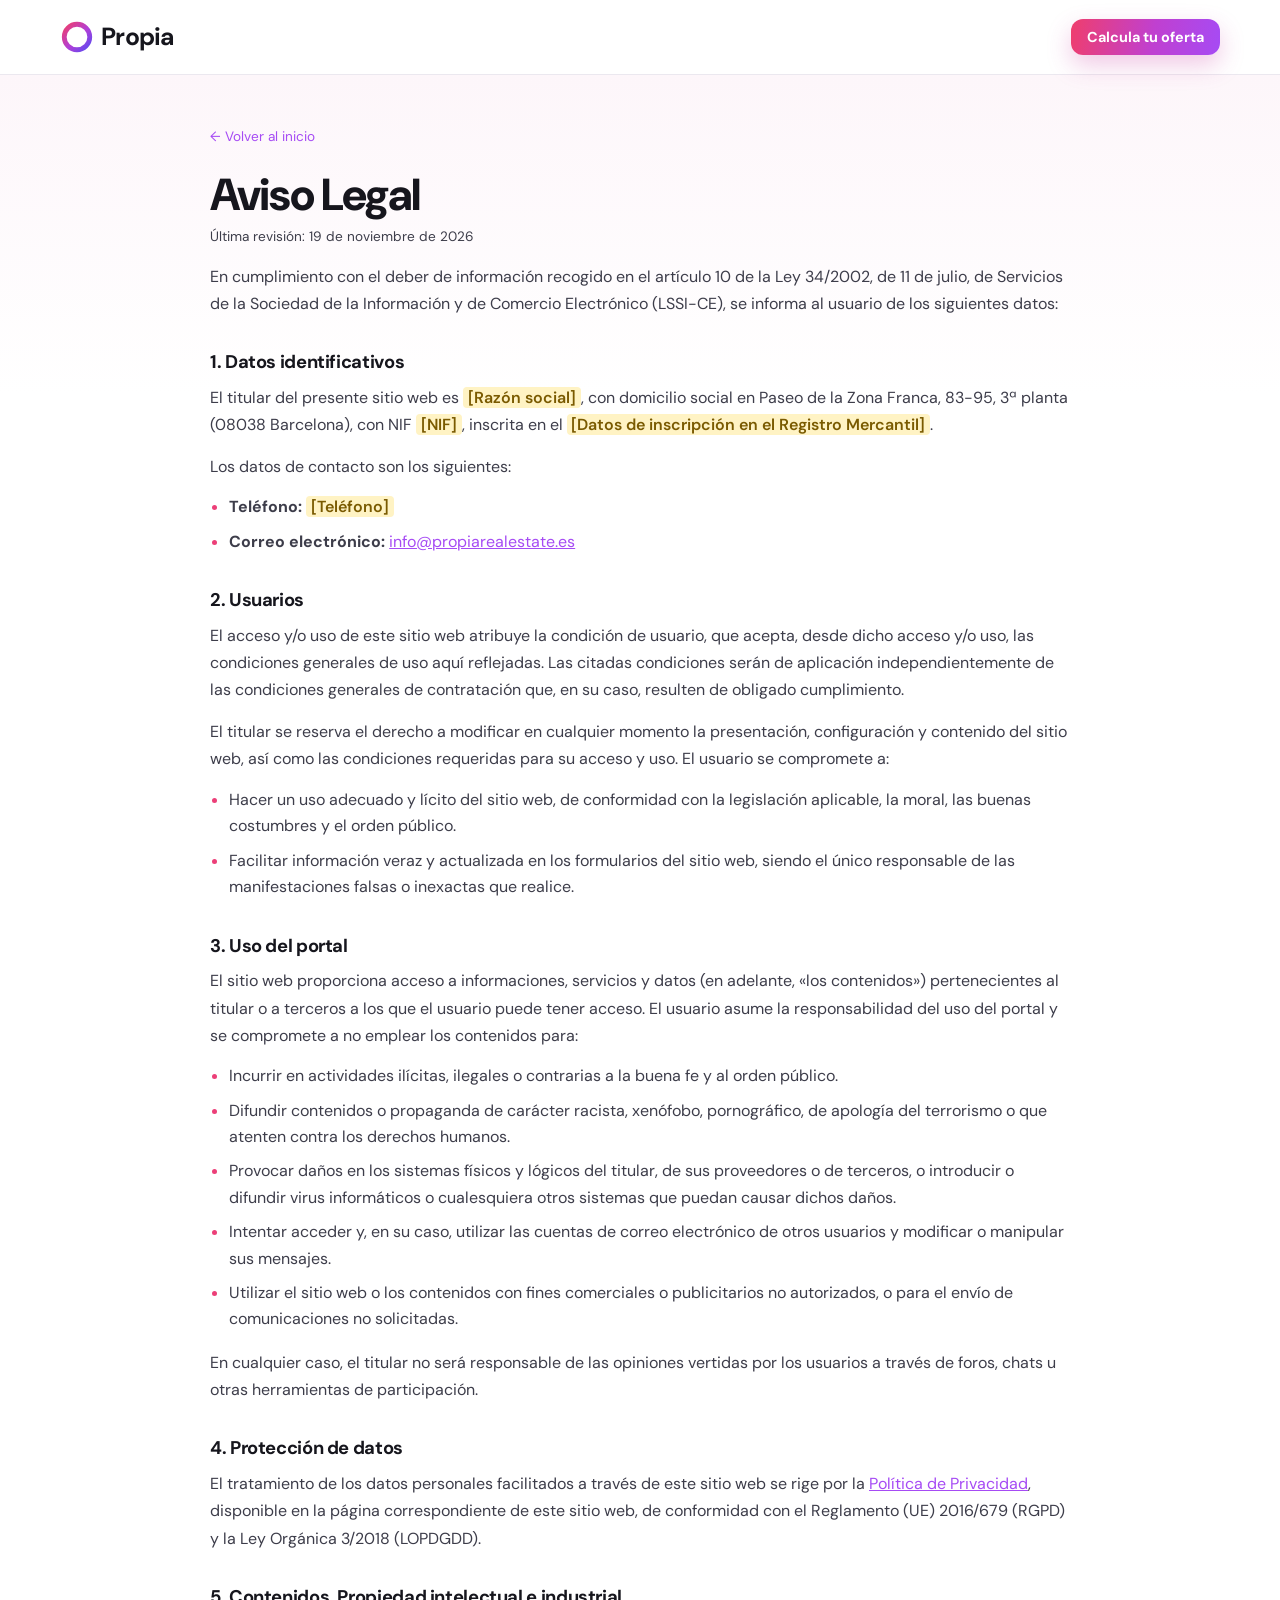
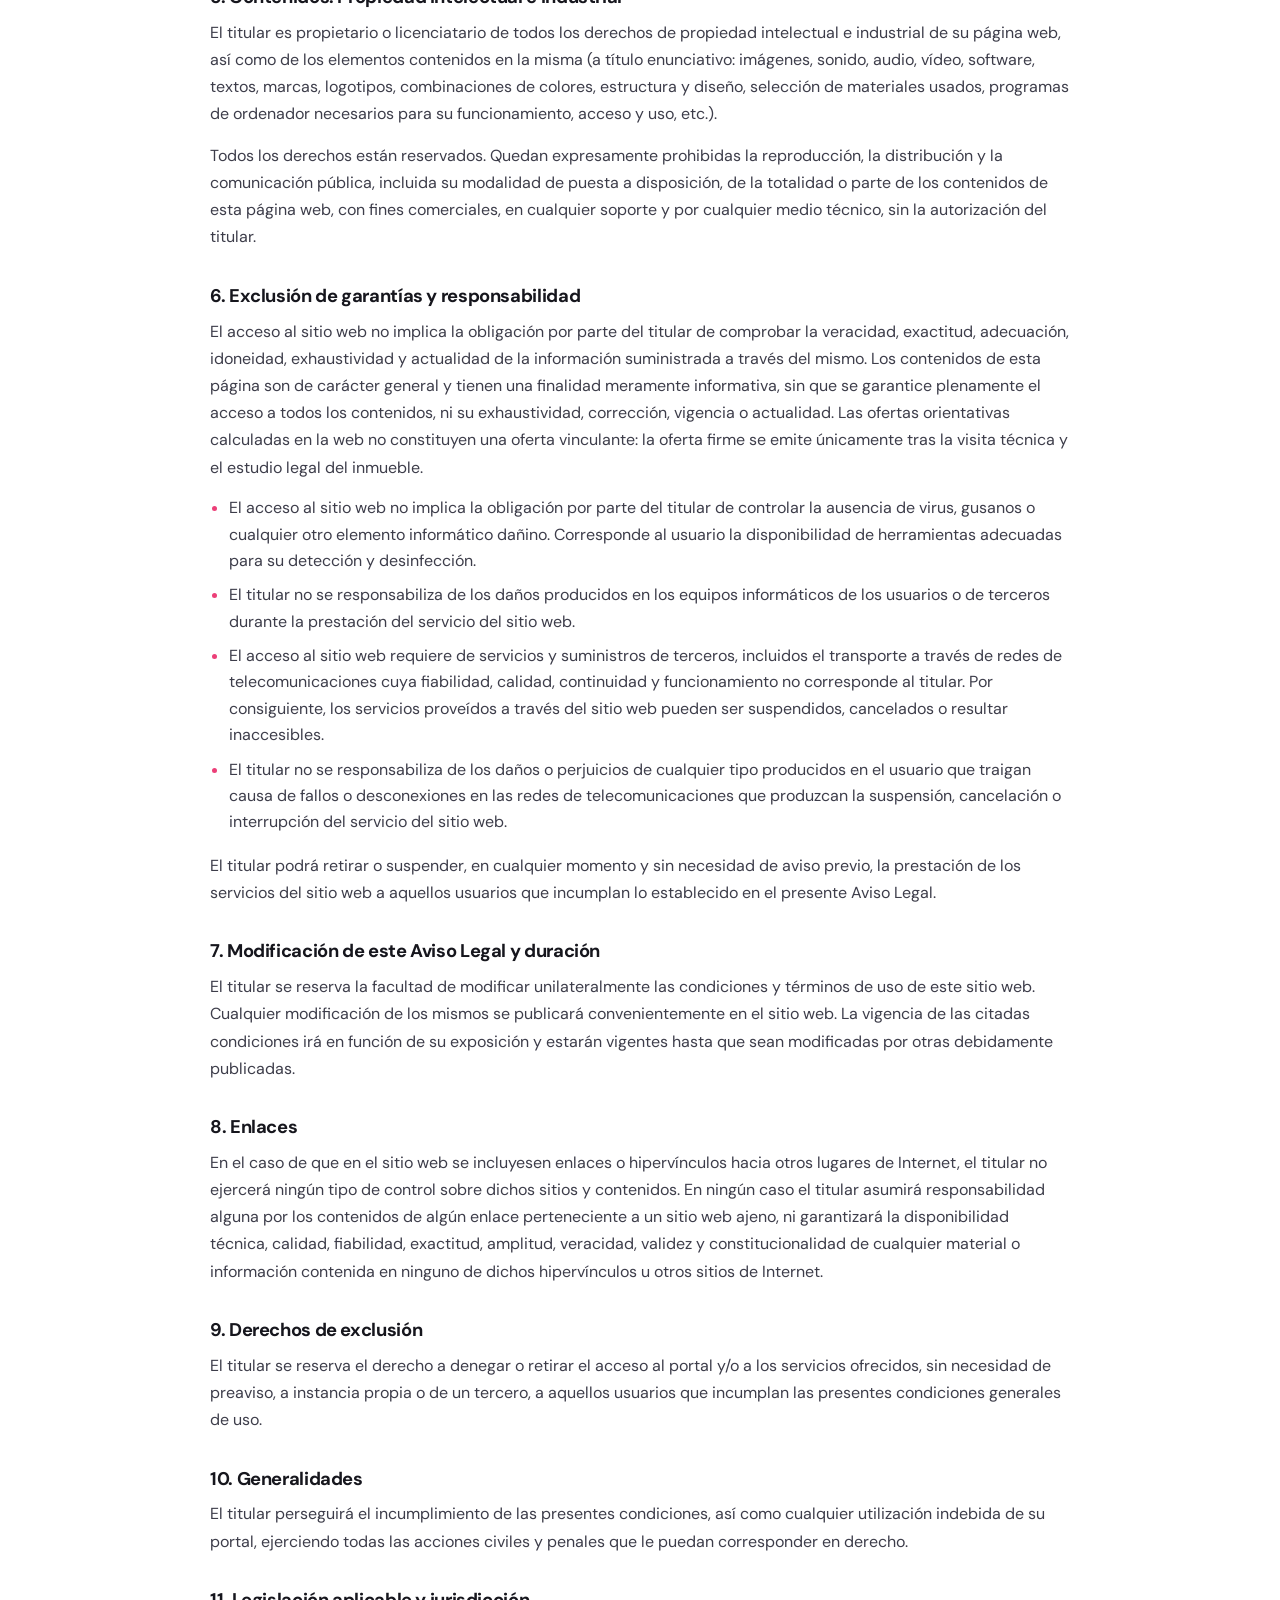
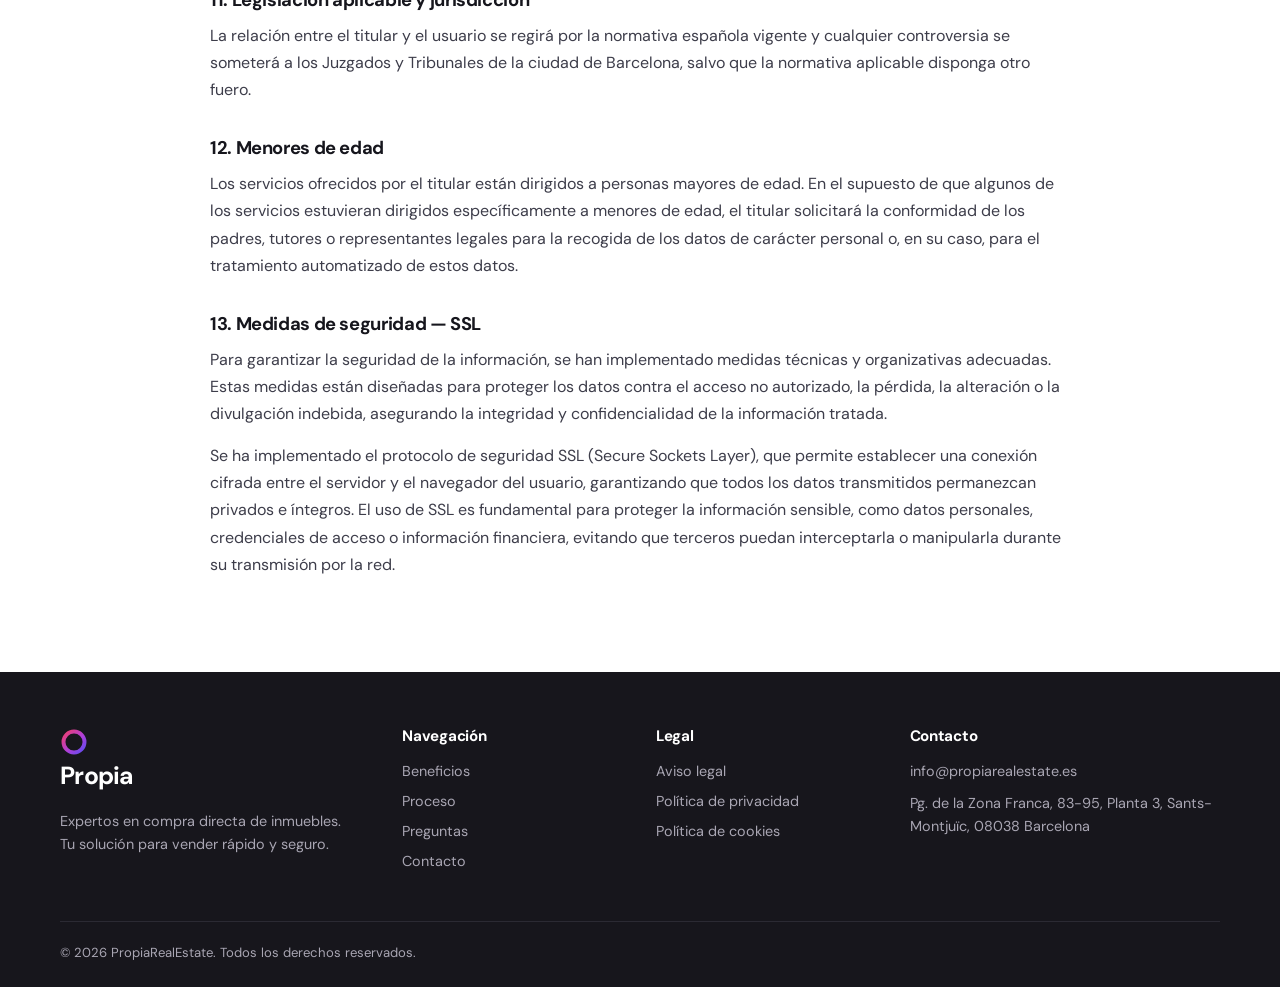
==== aviso-legal.html @ f0f974dd "Página de Aviso legal (13 apartados) enlazada desde el pie Los datos del titular se rellenan en js/c" ====
<!doctype html>
<html lang="es">
<head>
<meta charset="utf-8">
<meta name="viewport" content="width=device-width, initial-scale=1">
<title>Aviso legal · PropiaRealEstate</title>
<meta name="description" content="Aviso legal de PropiaRealEstate: datos identificativos, condiciones de uso, propiedad intelectual y responsabilidad.">
<link rel="icon" href="img/logo.svg" type="image/svg+xml">
<link rel="preconnect" href="https://fonts.googleapis.com">
<link rel="preconnect" href="https://fonts.gstatic.com" crossorigin>
<link href="https://fonts.googleapis.com/css2?family=DM+Sans:opsz,wght@9..40,400;9..40,500;9..40,600;9..40,700;9..40,800&display=swap" rel="stylesheet">
<link rel="stylesheet" href="css/styles.css?v=1">
<link rel="stylesheet" href="css/legal.css?v=1">
</head>
<body>

<header class="header is-scrolled">
  <div class="container header__in">
    <a class="logo" href="/" aria-label="PropiaRealEstate, inicio"><img src="img/logo.svg" alt="" width="34" height="34"><span>Propia</span></a>
    <a href="/#formulario" class="btn btn--grad btn--sm">Calcula tu oferta</a>
  </div>
</header>

<main class="legal">
  <div class="container container--narrow">
    <a class="legal__back" href="/">← Volver al inicio</a>
    <h1>Aviso Legal</h1>
    <p class="legal__date">Última revisión: <span data-l="actualizado"></span></p>

    <p>En cumplimiento con el deber de información recogido en el artículo 10 de la Ley 34/2002, de 11 de julio, de Servicios de la Sociedad de la Información y de Comercio Electrónico (LSSI-CE), se informa al usuario de los siguientes datos:</p>

    <h2>1. Datos identificativos</h2>
    <p>El titular del presente sitio web es <strong data-l="titular"></strong>, con domicilio social en <span data-l="domicilio"></span>, con NIF <span data-l="nif"></span>, inscrita en el <span data-l="registro"></span>.</p>
    <p>Los datos de contacto son los siguientes:</p>
    <ul>
      <li><strong>Teléfono:</strong> <span data-l="telefono"></span></li>
      <li><strong>Correo electrónico:</strong> <a data-email></a></li>
    </ul>

    <h2>2. Usuarios</h2>
    <p>El acceso y/o uso de este sitio web atribuye la condición de usuario, que acepta, desde dicho acceso y/o uso, las condiciones generales de uso aquí reflejadas. Las citadas condiciones serán de aplicación independientemente de las condiciones generales de contratación que, en su caso, resulten de obligado cumplimiento.</p>
    <p>El titular se reserva el derecho a modificar en cualquier momento la presentación, configuración y contenido del sitio web, así como las condiciones requeridas para su acceso y uso. El usuario se compromete a:</p>
    <ul>
      <li>Hacer un uso adecuado y lícito del sitio web, de conformidad con la legislación aplicable, la moral, las buenas costumbres y el orden público.</li>
      <li>Facilitar información veraz y actualizada en los formularios del sitio web, siendo el único responsable de las manifestaciones falsas o inexactas que realice.</li>
    </ul>

    <h2>3. Uso del portal</h2>
    <p>El sitio web proporciona acceso a informaciones, servicios y datos (en adelante, «los contenidos») pertenecientes al titular o a terceros a los que el usuario puede tener acceso. El usuario asume la responsabilidad del uso del portal y se compromete a no emplear los contenidos para:</p>
    <ul>
      <li>Incurrir en actividades ilícitas, ilegales o contrarias a la buena fe y al orden público.</li>
      <li>Difundir contenidos o propaganda de carácter racista, xenófobo, pornográfico, de apología del terrorismo o que atenten contra los derechos humanos.</li>
      <li>Provocar daños en los sistemas físicos y lógicos del titular, de sus proveedores o de terceros, o introducir o difundir virus informáticos o cualesquiera otros sistemas que puedan causar dichos daños.</li>
      <li>Intentar acceder y, en su caso, utilizar las cuentas de correo electrónico de otros usuarios y modificar o manipular sus mensajes.</li>
      <li>Utilizar el sitio web o los contenidos con fines comerciales o publicitarios no autorizados, o para el envío de comunicaciones no solicitadas.</li>
    </ul>
    <p>En cualquier caso, el titular no será responsable de las opiniones vertidas por los usuarios a través de foros, chats u otras herramientas de participación.</p>

    <h2>4. Protección de datos</h2>
    <p>El tratamiento de los datos personales facilitados a través de este sitio web se rige por la <a href="#">Política de Privacidad</a>, disponible en la página correspondiente de este sitio web, de conformidad con el Reglamento (UE) 2016/679 (RGPD) y la Ley Orgánica 3/2018 (LOPDGDD).</p>

    <h2>5. Contenidos. Propiedad intelectual e industrial</h2>
    <p>El titular es propietario o licenciatario de todos los derechos de propiedad intelectual e industrial de su página web, así como de los elementos contenidos en la misma (a título enunciativo: imágenes, sonido, audio, vídeo, software, textos, marcas, logotipos, combinaciones de colores, estructura y diseño, selección de materiales usados, programas de ordenador necesarios para su funcionamiento, acceso y uso, etc.).</p>
    <p>Todos los derechos están reservados. Quedan expresamente prohibidas la reproducción, la distribución y la comunicación pública, incluida su modalidad de puesta a disposición, de la totalidad o parte de los contenidos de esta página web, con fines comerciales, en cualquier soporte y por cualquier medio técnico, sin la autorización del titular.</p>

    <h2>6. Exclusión de garantías y responsabilidad</h2>
    <p>El acceso al sitio web no implica la obligación por parte del titular de comprobar la veracidad, exactitud, adecuación, idoneidad, exhaustividad y actualidad de la información suministrada a través del mismo. Los contenidos de esta página son de carácter general y tienen una finalidad meramente informativa, sin que se garantice plenamente el acceso a todos los contenidos, ni su exhaustividad, corrección, vigencia o actualidad. Las ofertas orientativas calculadas en la web no constituyen una oferta vinculante: la oferta firme se emite únicamente tras la visita técnica y el estudio legal del inmueble.</p>
    <ul>
      <li>El acceso al sitio web no implica la obligación por parte del titular de controlar la ausencia de virus, gusanos o cualquier otro elemento informático dañino. Corresponde al usuario la disponibilidad de herramientas adecuadas para su detección y desinfección.</li>
      <li>El titular no se responsabiliza de los daños producidos en los equipos informáticos de los usuarios o de terceros durante la prestación del servicio del sitio web.</li>
      <li>El acceso al sitio web requiere de servicios y suministros de terceros, incluidos el transporte a través de redes de telecomunicaciones cuya fiabilidad, calidad, continuidad y funcionamiento no corresponde al titular. Por consiguiente, los servicios proveídos a través del sitio web pueden ser suspendidos, cancelados o resultar inaccesibles.</li>
      <li>El titular no se responsabiliza de los daños o perjuicios de cualquier tipo producidos en el usuario que traigan causa de fallos o desconexiones en las redes de telecomunicaciones que produzcan la suspensión, cancelación o interrupción del servicio del sitio web.</li>
    </ul>
    <p>El titular podrá retirar o suspender, en cualquier momento y sin necesidad de aviso previo, la prestación de los servicios del sitio web a aquellos usuarios que incumplan lo establecido en el presente Aviso Legal.</p>

    <h2>7. Modificación de este Aviso Legal y duración</h2>
    <p>El titular se reserva la facultad de modificar unilateralmente las condiciones y términos de uso de este sitio web. Cualquier modificación de los mismos se publicará convenientemente en el sitio web. La vigencia de las citadas condiciones irá en función de su exposición y estarán vigentes hasta que sean modificadas por otras debidamente publicadas.</p>

    <h2>8. Enlaces</h2>
    <p>En el caso de que en el sitio web se incluyesen enlaces o hipervínculos hacia otros lugares de Internet, el titular no ejercerá ningún tipo de control sobre dichos sitios y contenidos. En ningún caso el titular asumirá responsabilidad alguna por los contenidos de algún enlace perteneciente a un sitio web ajeno, ni garantizará la disponibilidad técnica, calidad, fiabilidad, exactitud, amplitud, veracidad, validez y constitucionalidad de cualquier material o información contenida en ninguno de dichos hipervínculos u otros sitios de Internet.</p>

    <h2>9. Derechos de exclusión</h2>
    <p>El titular se reserva el derecho a denegar o retirar el acceso al portal y/o a los servicios ofrecidos, sin necesidad de preaviso, a instancia propia o de un tercero, a aquellos usuarios que incumplan las presentes condiciones generales de uso.</p>

    <h2>10. Generalidades</h2>
    <p>El titular perseguirá el incumplimiento de las presentes condiciones, así como cualquier utilización indebida de su portal, ejerciendo todas las acciones civiles y penales que le puedan corresponder en derecho.</p>

    <h2>11. Legislación aplicable y jurisdicción</h2>
    <p>La relación entre el titular y el usuario se regirá por la normativa española vigente y cualquier controversia se someterá a los Juzgados y Tribunales de la ciudad de Barcelona, salvo que la normativa aplicable disponga otro fuero.</p>

    <h2>12. Menores de edad</h2>
    <p>Los servicios ofrecidos por el titular están dirigidos a personas mayores de edad. En el supuesto de que algunos de los servicios estuvieran dirigidos específicamente a menores de edad, el titular solicitará la conformidad de los padres, tutores o representantes legales para la recogida de los datos de carácter personal o, en su caso, para el tratamiento automatizado de estos datos.</p>

    <h2>13. Medidas de seguridad — SSL</h2>
    <p>Para garantizar la seguridad de la información, se han implementado medidas técnicas y organizativas adecuadas. Estas medidas están diseñadas para proteger los datos contra el acceso no autorizado, la pérdida, la alteración o la divulgación indebida, asegurando la integridad y confidencialidad de la información tratada.</p>
    <p>Se ha implementado el protocolo de seguridad SSL (Secure Sockets Layer), que permite establecer una conexión cifrada entre el servidor y el navegador del usuario, garantizando que todos los datos transmitidos permanezcan privados e íntegros. El uso de SSL es fundamental para proteger la información sensible, como datos personales, credenciales de acceso o información financiera, evitando que terceros puedan interceptarla o manipularla durante su transmisión por la red.</p>
  </div>
</main>

<footer class="footer">
  <div class="container footer__in">
    <div>
      <a class="logo logo--white" href="/"><img src="img/logo.svg" alt="" width="28" height="28"><span>Propia</span></a>
      <p>Expertos en compra directa de inmuebles.<br>Tu solución para vender rápido y seguro.</p>
    </div>
    <div><h4>Navegación</h4><a href="/#beneficios">Beneficios</a><a href="/#proceso">Proceso</a><a href="/#faq">Preguntas</a><a href="/#contacto">Contacto</a></div>
    <div><h4>Legal</h4><a href="/aviso-legal">Aviso legal</a><a href="#">Política de privacidad</a><a href="#">Política de cookies</a></div>
    <div><h4>Contacto</h4><ul class="footer__contact" id="legalContact"></ul></div>
  </div>
  <div class="container footer__bottom"><span id="copy"></span></div>
</footer>

<script src="js/config.js?v=1"></script>
<script>
  (function () {
    var C = window.PROPIA, L = C.legal || {};
    var esc = function (s) { return String(s).replace(/[&<>"]/g, function (c) { return { "&": "&amp;", "<": "&lt;", ">": "&gt;", '"': "&quot;" }[c]; }); };
    var PH = { titular: "[Razón social]", nif: "[NIF]", domicilio: "[Domicilio social]", registro: "[Datos de inscripción en el Registro Mercantil]", telefono: "[Teléfono]", actualizado: "[Fecha]" };
    document.querySelectorAll("[data-l]").forEach(function (el) {
      var k = el.getAttribute("data-l"), v = L[k] || (k === "telefono" ? C.phone : "");
      if (v) el.textContent = v; else { el.textContent = PH[k] || "[Pendiente]"; el.classList.add("legal__todo"); }
    });
    document.querySelectorAll("[data-email]").forEach(function (a) { a.href = "mailto:" + C.email; a.textContent = C.email; });
    document.getElementById("legalContact").innerHTML =
      '<li><a href="mailto:' + esc(C.email) + '">' + esc(C.email) + '</a></li><li><span>' + esc(C.address) + '</span></li>';
    document.getElementById("copy").textContent = "© " + new Date().getFullYear() + " " + C.legalName + ". Todos los derechos reservados.";
  })();
</script>
</body>
</html>
---- css/styles.css ----
/* ============ PROPIA · estilos ============ */
:root{
  --pink:#ec3f78; --purple:#a64bf4; --violet:#7c4dff;
  --grad:linear-gradient(100deg,#ef3e6d 0%,#c040d0 55%,#a64bf4 100%);
  --ink:#16161d; --text:#3d3d4a; --muted:#7b7b8a; --line:#ebe8ef;
  --bg:#fff; --soft:#faf7fb; --tint:#fdecf1; --tint-ink:#c0264f;
  --ok:#16a36a; --err:#e0334f;
  --r:16px; --r-sm:10px;
  --shadow:0 1px 2px rgba(20,10,40,.04),0 8px 28px rgba(60,20,90,.07);
  --shadow-lg:0 20px 50px rgba(120,40,160,.18);
  --font:"DM Sans",system-ui,-apple-system,"Segoe UI",Roboto,sans-serif;
}
*{box-sizing:border-box;margin:0;padding:0}
html{scroll-behavior:smooth;scroll-padding-top:84px}
body{font:16px/1.6 var(--font);color:var(--text);background:var(--bg);-webkit-font-smoothing:antialiased;overflow-x:hidden}
a{color:inherit}
img{display:block;max-width:100%}
svg{width:1em;height:1em;fill:none;stroke:currentColor;stroke-width:2;stroke-linecap:round;stroke-linejoin:round;flex:none}
h1,h2,h3,h4{color:var(--ink);line-height:1.12;letter-spacing:-.02em;font-weight:700}
.container{width:min(1160px,100% - 32px);margin-inline:auto}
.container--narrow{width:min(860px,100% - 32px)}
.grad{background:var(--grad);-webkit-background-clip:text;background-clip:text;color:transparent}
.sr{position:absolute;width:1px;height:1px;overflow:hidden;clip:rect(0 0 0 0)}

/* Botones */
.btn{display:inline-flex;align-items:center;justify-content:center;gap:.55em;border:0;border-radius:12px;padding:.8em 1.4em;font:700 .95rem var(--font);text-decoration:none;cursor:pointer;transition:transform .15s,box-shadow .2s,background .2s;white-space:nowrap}
.btn:hover{transform:translateY(-1px)}
.btn--grad{background:var(--grad);color:#fff;box-shadow:0 10px 24px rgba(200,60,160,.28)}
.btn--grad:hover{box-shadow:0 14px 30px rgba(200,60,160,.38)}
.btn--line{background:#fff;color:var(--ink);border:1.5px solid #d9d6de}
.btn--line:hover{border-color:var(--purple)}
.btn--white{background:#fff;color:var(--ink)}
.btn--white svg{color:var(--purple)}
.btn--sm{padding:.6em 1.1em;font-size:.9rem}
.btn--lg{padding:1em 2em;font-size:1rem}
.btn:disabled{opacity:.6;cursor:wait}
.btn.is-loading svg{animation:spin 1s linear infinite}
@keyframes spin{to{transform:rotate(360deg)}}

/* Iconos en caja */
.ico{display:inline-grid;place-items:center;width:40px;height:40px;border-radius:10px;background:var(--tint);color:var(--tint-ink);font-size:1.15rem;flex:none}
.ico--solid{background:var(--grad);color:#fff}
.ico--mute{background:#eceaf0;color:#8b8896}
.ico--xl{width:68px;height:68px;font-size:2rem;border-radius:20px}

/* Cabecera */
.header{position:sticky;top:0;z-index:40;background:rgba(255,255,255,.88);backdrop-filter:saturate(1.6) blur(12px);border-bottom:1px solid transparent;transition:border-color .2s}
.header.is-scrolled{border-color:var(--line)}
.header__in{height:74px;display:flex;align-items:center;justify-content:space-between;gap:1rem}
.logo{display:flex;align-items:center;gap:.45rem;text-decoration:none;font-weight:700;font-size:1.55rem;letter-spacing:-.03em;color:var(--ink)}
.logo--white{color:#fff}
.nav{display:flex;align-items:center;gap:2rem}
.nav a:not(.btn){text-decoration:none;color:#5a5a68;font-size:.95rem;font-weight:500;transition:color .15s}
.nav a:not(.btn):hover{color:var(--ink)}
.nav__cta{margin-left:1rem}
.burger{display:none;width:42px;height:42px;border:0;background:none;cursor:pointer;position:relative}
.burger span{position:absolute;left:10px;right:10px;height:2px;background:var(--ink);border-radius:2px;transition:.25s}
.burger span:first-child{top:16px}.burger span:last-child{top:24px}
.burger.is-open span:first-child{top:20px;transform:rotate(45deg)}
.burger.is-open span:last-child{top:20px;transform:rotate(-45deg)}

/* Hero */
.hero{position:relative;overflow:hidden;padding:5.5rem 0 0;text-align:center;background:linear-gradient(180deg,#fff 0%,#fdf6fa 60%,#fff 100%)}
.hero__blob{position:absolute;border-radius:50%;filter:blur(80px);opacity:.45;pointer-events:none}
.hero__blob--1{width:520px;height:520px;background:#f9c6dc;top:-160px;right:-120px}
.hero__blob--2{width:460px;height:460px;background:#e0d2fb;top:28%;left:-200px}
.hero__in{position:relative;max-width:900px}
.pill{display:inline-flex;align-items:center;gap:.5rem;background:var(--tint);color:var(--tint-ink);font-size:.9rem;font-weight:500;padding:.5em 1.1em;border-radius:999px;margin-bottom:1.6rem}
.hero h1{font-size:clamp(2.3rem,6vw,4rem);font-weight:800;letter-spacing:-.035em;margin-bottom:1.4rem}
.hero__lead{font-size:clamp(1.05rem,2vw,1.2rem);color:var(--muted);max-width:640px;margin:0 auto}
.hero__cta{display:flex;justify-content:center;flex-wrap:wrap;gap:1rem;margin:2.4rem 0 3rem}
.trust{list-style:none;display:flex;justify-content:center;flex-wrap:wrap;gap:1.2rem}
.trust li{display:flex;align-items:center;gap:.8rem;background:#fff;border-radius:14px;padding:.9rem 1.6rem .9rem 1rem;box-shadow:var(--shadow);font-size:.95rem;color:var(--ink);font-weight:500}

/* Cifras */
.numbers{position:relative;padding:3.5rem 0 4rem}
.numbers__in{display:grid;grid-template-columns:repeat(4,1fr);gap:1rem;text-align:center}
.numbers__in>div{background:#fff;border:1px solid var(--line);border-radius:var(--r);padding:1.2rem .8rem;box-shadow:var(--shadow)}
.numbers strong{display:block;font-size:clamp(1.6rem,3vw,2.2rem);font-weight:800;background:var(--grad);-webkit-background-clip:text;background-clip:text;color:transparent}
.numbers span{font-size:.9rem;color:var(--muted)}

/* Secciones */
.section{padding:6rem 0}
.section--soft{background:var(--soft)}
.head{text-align:center;margin-bottom:3.2rem}
.head h2{font-size:clamp(1.9rem,4vw,2.6rem);margin-bottom:.6rem}
.head p{color:var(--muted);font-size:1.05rem}
.note{max-width:620px;margin:2.4rem auto 0;text-align:center;color:var(--muted);font-size:.95rem}

/* Comparativa */
.compare{display:grid;grid-template-columns:1fr 1fr;gap:1.6rem;max-width:860px;margin:auto}
.compare__card{border-radius:var(--r);padding:2rem;background:#f4f3f7;border:1px solid var(--line)}
.compare__card--propia{background:#fff;box-shadow:var(--shadow-lg);border-color:#f1dbe9;transform:translateY(-6px)}
.compare h3{display:flex;align-items:center;gap:.8rem;font-size:1.15rem;margin-bottom:1.3rem}
.compare__card:not(.compare__card--propia) h3{color:#8b8896}
.compare ul{list-style:none;display:grid;gap:.85rem}
.compare li{display:flex;gap:.7rem;align-items:flex-start;font-size:.97rem}
.compare li svg{margin-top:.3em;color:var(--pink);stroke-width:2.6}
.compare__card:not(.compare__card--propia) li{color:#8b8896}
.compare__card:not(.compare__card--propia) li svg{color:#b5b2bd}

/* Pasos */
.steps{list-style:none;display:grid;grid-template-columns:repeat(4,1fr);gap:1.3rem;counter-reset:s}
.step{position:relative;background:#fff;border:1px solid var(--line);border-radius:var(--r);padding:1.8rem 1.5rem;transition:box-shadow .25s,transform .25s}
.step:hover{box-shadow:var(--shadow-lg);transform:translateY(-4px)}
.step__n{position:absolute;top:-14px;right:18px;width:38px;height:38px;border-radius:50%;background:var(--grad);color:#fff;display:grid;place-items:center;font-size:.8rem;font-weight:700;box-shadow:0 6px 14px rgba(180,60,200,.35)}
.step h3{font-size:1.08rem;margin:1.1rem 0 .6rem}
.step p{font-size:.92rem;color:var(--muted)}

/* Situaciones */
.cases{display:grid;grid-template-columns:repeat(3,1fr);gap:1.3rem}
.cases article{border:1px solid var(--line);border-radius:var(--r);padding:1.6rem;display:grid;grid-template-columns:auto 1fr;column-gap:1rem;row-gap:.3rem;transition:border-color .2s}
.cases article:hover{border-color:#e9b7cf}
.cases .ico{grid-row:span 2}
.cases h3{font-size:1.05rem;align-self:center}
.cases p{font-size:.92rem;color:var(--muted)}

/* Formulario */
.progress{list-style:none;display:grid;grid-template-columns:repeat(3,1fr);gap:.5rem;margin-bottom:1.6rem;position:sticky;top:84px;z-index:5;background:rgba(250,247,251,.92);backdrop-filter:blur(8px);padding:.6rem 0;counter-reset:p}
.progress li{counter-increment:p;font-size:.8rem;font-weight:600;color:var(--muted);text-align:center;padding-top:.7rem;border-top:4px solid #e7e3ec;transition:.3s}
.progress li::before{content:counter(p) ". "}
.progress li.is-on{color:var(--ink);border-image:var(--grad) 1}
.request{display:grid;gap:1.3rem}
.panel{border:1px solid var(--line);background:#fff;border-radius:var(--r);padding:1.8rem 1.8rem 2rem;box-shadow:var(--shadow);display:grid;gap:1.1rem;min-width:0}
.panel legend{float:left;width:100%;font-weight:700;font-size:1.08rem;color:var(--ink);padding-bottom:.9rem;margin-bottom:.3rem;border-bottom:1px solid var(--line)}
.panel legend+*{clear:both}
.grid2{display:grid;grid-template-columns:1fr 1fr;gap:1.1rem 1.4rem;align-items:start}
label{display:block;font-size:.85rem;font-weight:500;color:var(--ink);line-height:1.4}
label b{color:var(--pink);margin-left:.1rem}
label small{font-weight:400;color:var(--muted);font-size:.78rem}
label>input,label>select,label>textarea{display:block;margin-top:.45rem}
input,select,textarea{width:100%;font:inherit;font-size:.95rem;color:var(--ink);background:#fff;border:1.5px solid #e2dfe7;border-radius:var(--r-sm);padding:.75em .9em;transition:border-color .15s,box-shadow .15s}
input::placeholder,textarea::placeholder{color:#aaa7b3}
input:focus,select:focus,textarea:focus{outline:0;border-color:var(--purple);box-shadow:0 0 0 4px rgba(166,75,244,.12)}
textarea{resize:vertical}
label.invalid input,label.invalid select{border-color:var(--err);background:#fff6f7}
label.invalid.check{color:var(--err)}
.radio{display:flex;flex-wrap:wrap;gap:.5rem 1.2rem;align-content:start}
.radio>span{width:100%;font-size:.85rem;font-weight:500;color:var(--ink)}
.radio label,label.check{display:flex;align-items:center;gap:.45rem;font-weight:400;color:var(--text);cursor:pointer}
label.check{align-items:flex-start;font-size:.9rem}
input[type=radio],input[type=checkbox]{width:18px;height:18px;padding:0;accent-color:var(--pink);flex:none}
.radio label>input{display:inline-block;margin-top:0}
.radio b{color:var(--pink);margin-left:.1rem}
label.check{display:block;position:relative;padding-left:1.75rem;line-height:1.5}
label.check>input{position:absolute;left:0;top:.15em;margin:0}
.form-error{color:var(--err);font-weight:500;text-align:center;min-height:1.4em}
.form-submit{display:grid;justify-items:center;gap:.7rem;text-align:center}
.form-submit small{color:var(--muted)}
.panel[hidden],.request[hidden],.result[hidden]{display:none}
.radio.invalid>span{color:var(--err)}
.span2{grid-column:1/-1}
.hint-text{display:block;font-weight:400;color:var(--muted);font-size:.78rem;margin-top:.35rem;line-height:1.4}
.step-nav{display:flex;justify-content:flex-end;gap:.8rem;flex-wrap:wrap;margin-top:.4rem}
/* Resultado de la calculadora */
.result{text-align:center;background:#fff;border-radius:var(--r);padding:3rem 2rem;box-shadow:var(--shadow-lg);display:grid;justify-items:center;gap:.9rem;border:1px solid #f1dbe9}
.result .pill{margin:0}
.result h3{font-size:1.3rem;color:var(--muted);font-weight:600}
.result__price{font-size:clamp(2.6rem,8vw,4rem);font-weight:800;letter-spacing:-.03em;line-height:1;background:var(--grad);-webkit-background-clip:text;background-clip:text;color:transparent}
.result__sub{color:var(--text);max-width:520px}
.result__list{list-style:none;display:flex;flex-wrap:wrap;justify-content:center;gap:.6rem 1.4rem;margin:.4rem 0;font-size:.92rem}
.result__list li{display:flex;align-items:center;gap:.4rem}
.result__list svg{color:var(--pink);stroke-width:2.6}
.result__next{background:var(--soft);border-radius:var(--r-sm);padding:1rem 1.2rem;max-width:560px;font-size:.95rem}
.result__legal{font-size:.75rem;color:var(--muted);max-width:520px}

/* FAQ */
.faq{display:grid;gap:.8rem}
.faq details{border:1px solid var(--line);border-radius:var(--r);background:#fff;transition:box-shadow .2s}
.faq details[open]{box-shadow:var(--shadow)}
.faq summary{list-style:none;cursor:pointer;padding:1.2rem 3.2rem 1.2rem 1.5rem;font-weight:600;color:var(--ink);position:relative}
.faq summary::-webkit-details-marker{display:none}
.faq summary::after{content:"+";position:absolute;right:1.4rem;top:50%;transform:translateY(-50%);font-size:1.5rem;font-weight:400;color:var(--pink);transition:transform .2s}
.faq details[open] summary::after{transform:translateY(-50%) rotate(45deg)}
.faq p{padding:0 1.5rem 1.3rem;color:var(--muted)}

/* CTA */
.cta{background:linear-gradient(115deg,#d93fa0 0%,#b146e0 45%,#a64bf4 100%);color:#fff;padding:5.5rem 0;text-align:center}
.cta__in{max-width:720px}
.cta h2{color:#fff;font-size:clamp(1.9rem,4vw,2.6rem);margin-bottom:1rem}
.cta p{opacity:.9;margin-bottom:2rem}
.cta__contact{list-style:none;display:grid;justify-items:center;gap:.6rem;margin-top:2.4rem;font-size:.92rem}
.cta__contact li,.footer__contact li{display:flex;align-items:center;gap:.55rem}
.cta__contact a,.footer__contact a{text-decoration:none}

/* Footer */
.footer{background:#17161c;color:#a9a6b3;padding:3.5rem 0 1.5rem;font-size:.9rem}
.footer__in{display:grid;grid-template-columns:1.4fr 1fr 1fr 1.4fr;gap:2rem}
.footer p{margin-top:.9rem}
.footer h4{color:#fff;font-size:.95rem;margin-bottom:.9rem}
.footer__in>div>a{display:block;text-decoration:none;margin-bottom:.45rem}
.footer a:hover{color:#fff}
.footer__contact{list-style:none;display:grid;gap:.6rem}
.footer__contact li{align-items:flex-start}.footer__contact svg{margin-top:.3em}
.footer__bottom{border-top:1px solid #2b2a33;margin-top:2.5rem;padding-top:1.3rem;font-size:.82rem}

.mobile-cta{display:none}

/* Animación */
.reveal{opacity:0;transform:translateY(18px);transition:opacity .6s ease,transform .6s ease}
.reveal.in{opacity:1;transform:none}
.compare__card--propia.reveal.in{transform:translateY(-6px)}
@media (prefers-reduced-motion:reduce){*{transition:none!important;animation:none!important}.reveal{opacity:1;transform:none}}

/* Responsive */
@media (max-width:980px){
  .steps{grid-template-columns:1fr 1fr;row-gap:2rem}
  .cases{grid-template-columns:1fr 1fr}
  .footer__in{grid-template-columns:1fr 1fr}
}
@media (max-width:820px){
  .burger{display:block}
  .nav{position:fixed;inset:74px 0 auto 0;flex-direction:column;align-items:stretch;gap:0;background:#fff;padding:.5rem 16px 1.5rem;border-bottom:1px solid var(--line);box-shadow:0 20px 30px rgba(0,0,0,.06);transform:translateY(-8px);opacity:0;visibility:hidden;transition:.2s}
  .nav.is-open{opacity:1;visibility:visible;transform:none}
  .nav a:not(.btn){padding:.9rem 0;border-bottom:1px solid var(--line);font-size:1rem}
  .nav__cta{margin:1rem 0 0}
}
@media (max-width:680px){
  .hero{padding:3.5rem 0 0}
  .numbers{padding:2.5rem 0 3rem}
  .hero__cta .btn{width:100%}
  .trust{flex-direction:column;align-items:stretch}
  .numbers__in{grid-template-columns:1fr 1fr;row-gap:1.5rem}
  .section{padding:4.2rem 0}
  .compare,.steps,.cases,.grid2{grid-template-columns:1fr}
  .compare__card--propia,.compare__card--propia.reveal.in{transform:none}
  .panel{padding:1.4rem 1.2rem 1.6rem}
  .progress{top:74px}
  .progress li{font-size:.7rem}
  .footer__in{grid-template-columns:1fr}
  .mobile-cta{display:flex;position:fixed;left:16px;right:16px;bottom:14px;z-index:30;transition:transform .25s}
  body{padding-bottom:76px}
}
---- css/legal.css ----
/* ============ Páginas legales ============ */
.legal{padding:3rem 0 5rem;background:linear-gradient(180deg,#fdf6fa 0,#fff 320px)}
.legal__back{display:inline-block;font-size:.85rem;color:var(--muted);text-decoration:none;margin-bottom:1.4rem}
.legal__back:hover{color:var(--purple)}
.legal h1{font-size:clamp(2rem,4.5vw,2.8rem);font-weight:800;letter-spacing:-.03em;margin-bottom:.3rem}
.legal__date{font-size:.85rem;color:var(--muted);margin-bottom:2rem}
.legal h2{font-size:1.15rem;margin:2.2rem 0 .7rem;color:var(--ink)}
.legal p{margin-bottom:.9rem;color:var(--text);line-height:1.7}
.legal ul{margin:0 0 1rem 1.2rem;display:grid;gap:.5rem}
.legal li{line-height:1.65;color:var(--text)}
.legal li::marker{color:var(--pink)}
.legal a{color:var(--purple)}
.legal__todo{background:#fff3c4;color:#7a5a00;border-radius:4px;padding:0 .3em;font-weight:600}
.footer__contact li{display:block}
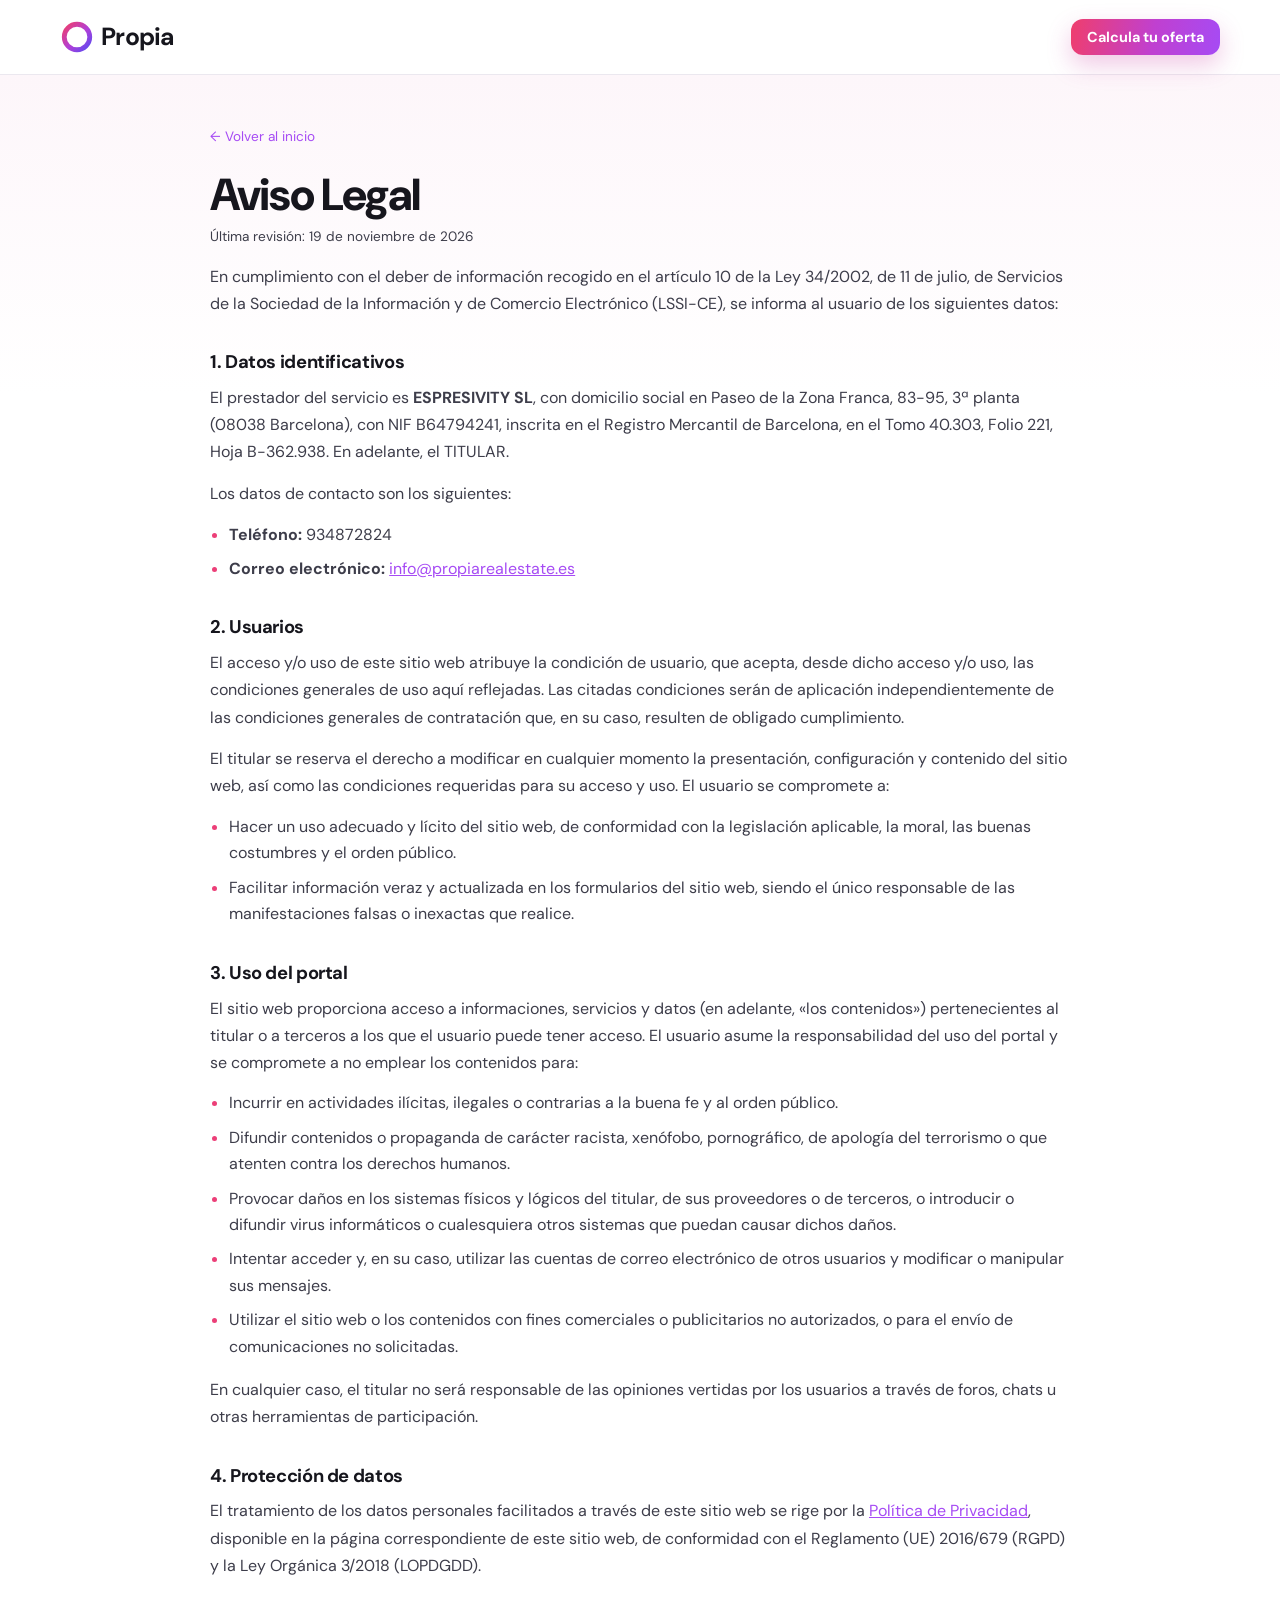
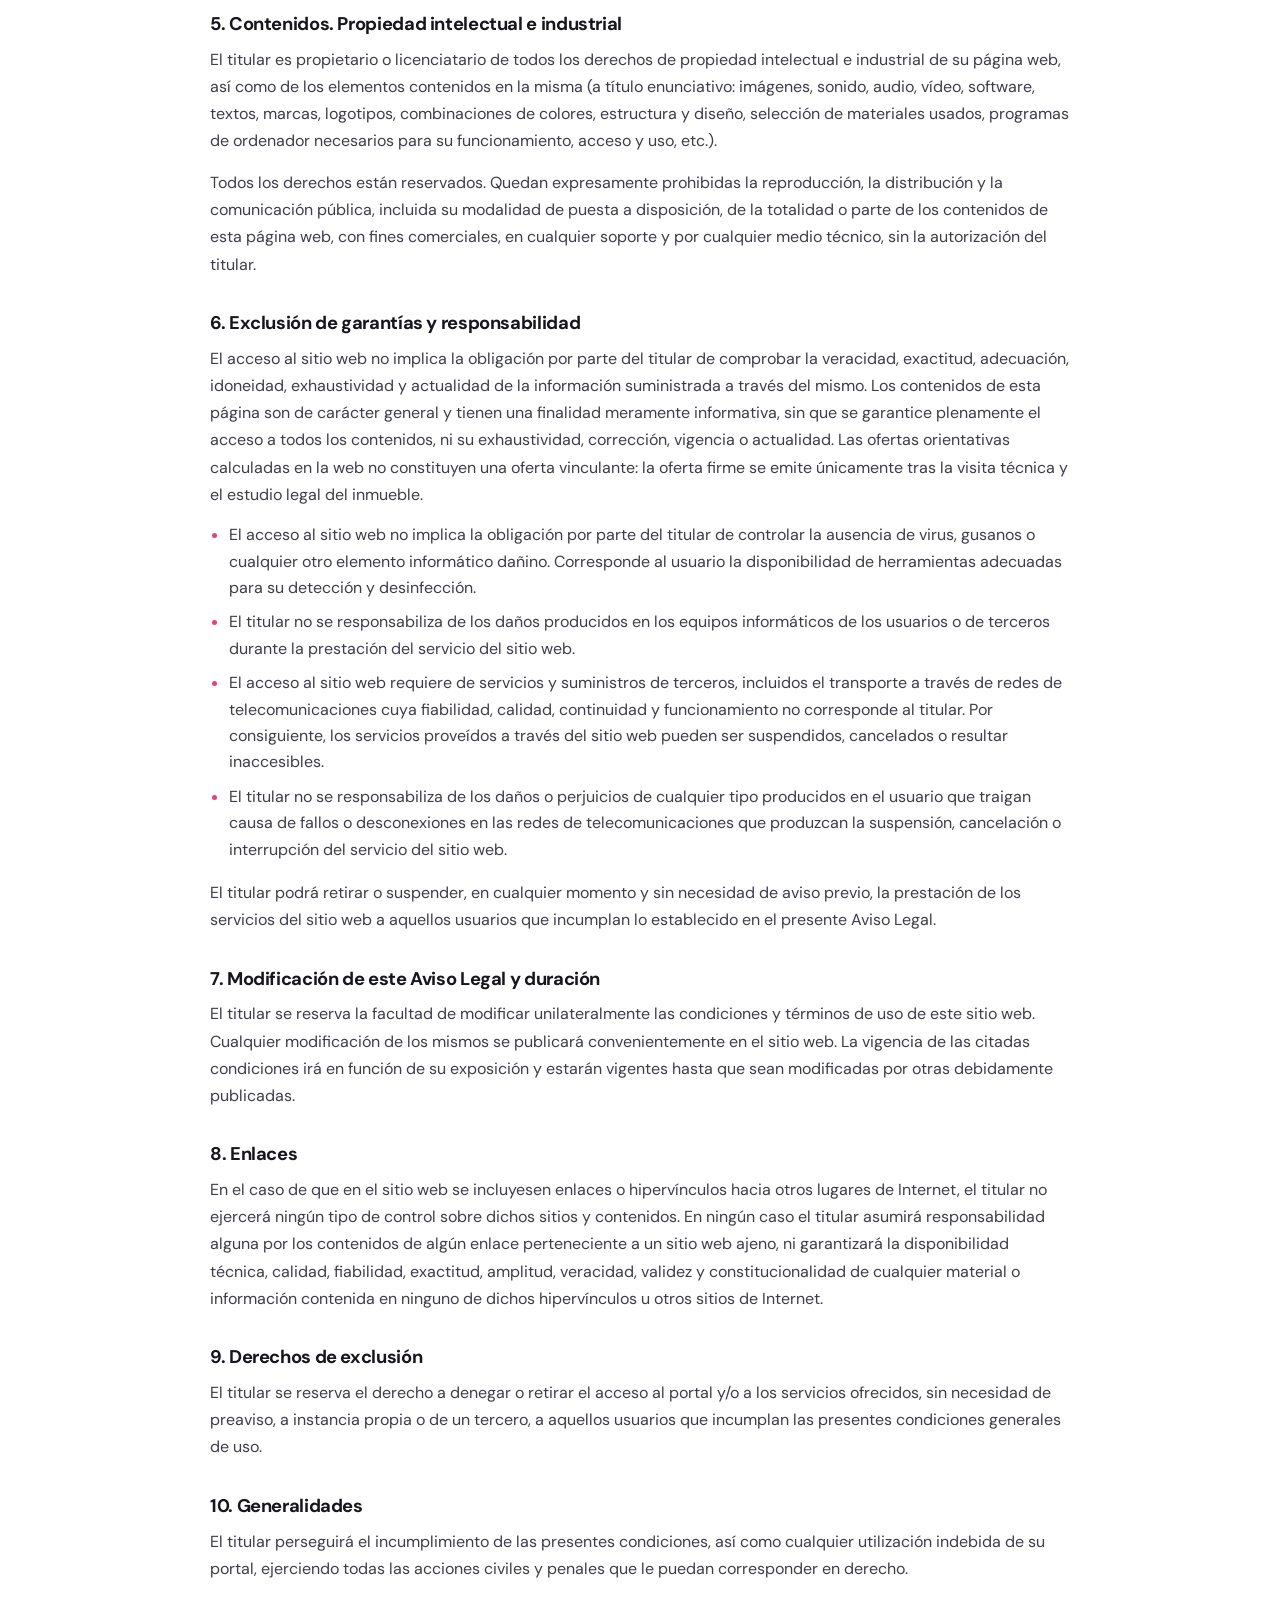
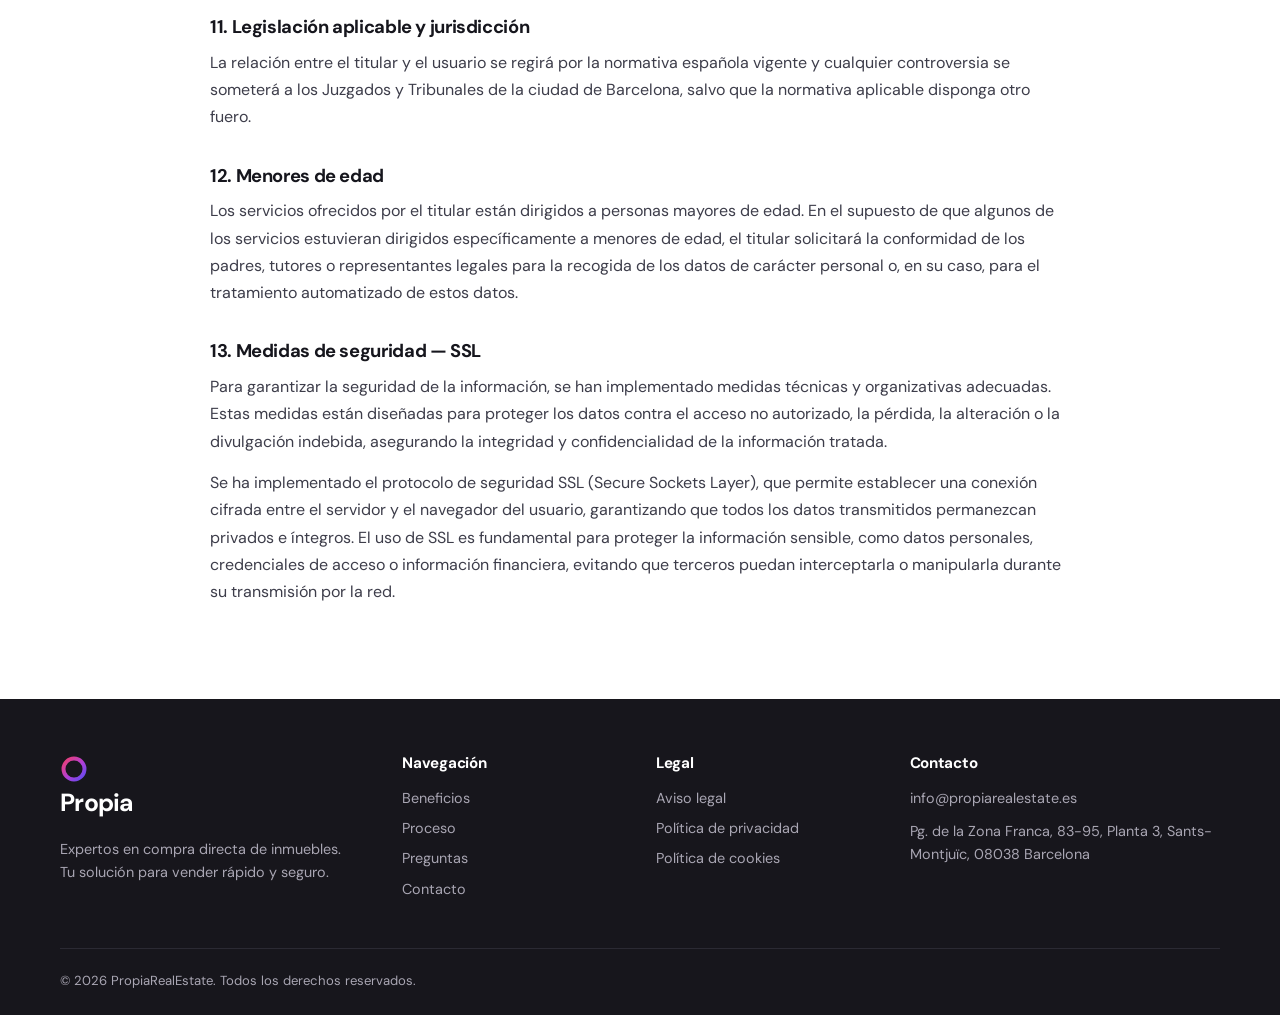
==== commit 04265a0a: "Aviso legal: datos identificativos de ESPRESIVITY SL Co-Authored-By: Claude Opus 5.5 <noreply@anthro" ====
--- a/aviso-legal.html
+++ b/aviso-legal.html
@@ -30,7 +30,7 @@
     <p>En cumplimiento con el deber de información recogido en el artículo 10 de la Ley 34/2002, de 11 de julio, de Servicios de la Sociedad de la Información y de Comercio Electrónico (LSSI-CE), se informa al usuario de los siguientes datos:</p>
 
     <h2>1. Datos identificativos</h2>
-    <p>El titular del presente sitio web es <strong data-l="titular"></strong>, con domicilio social en <span data-l="domicilio"></span>, con NIF <span data-l="nif"></span>, inscrita en el <span data-l="registro"></span>.</p>
+    <p>El prestador del servicio es <strong data-l="titular"></strong>, con domicilio social en <span data-l="domicilio"></span>, con NIF <span data-l="nif"></span>, inscrita en el <span data-l="registro"></span>. En adelante, el TITULAR.</p>
     <p>Los datos de contacto son los siguientes:</p>
     <ul>
       <li><strong>Teléfono:</strong> <span data-l="telefono"></span></li>
@@ -110,7 +110,7 @@
   <div class="container footer__bottom"><span id="copy"></span></div>
 </footer>
 
-<script src="js/config.js?v=1"></script>
+<script src="js/config.js?v=2"></script>
 <script>
   (function () {
     var C = window.PROPIA, L = C.legal || {};
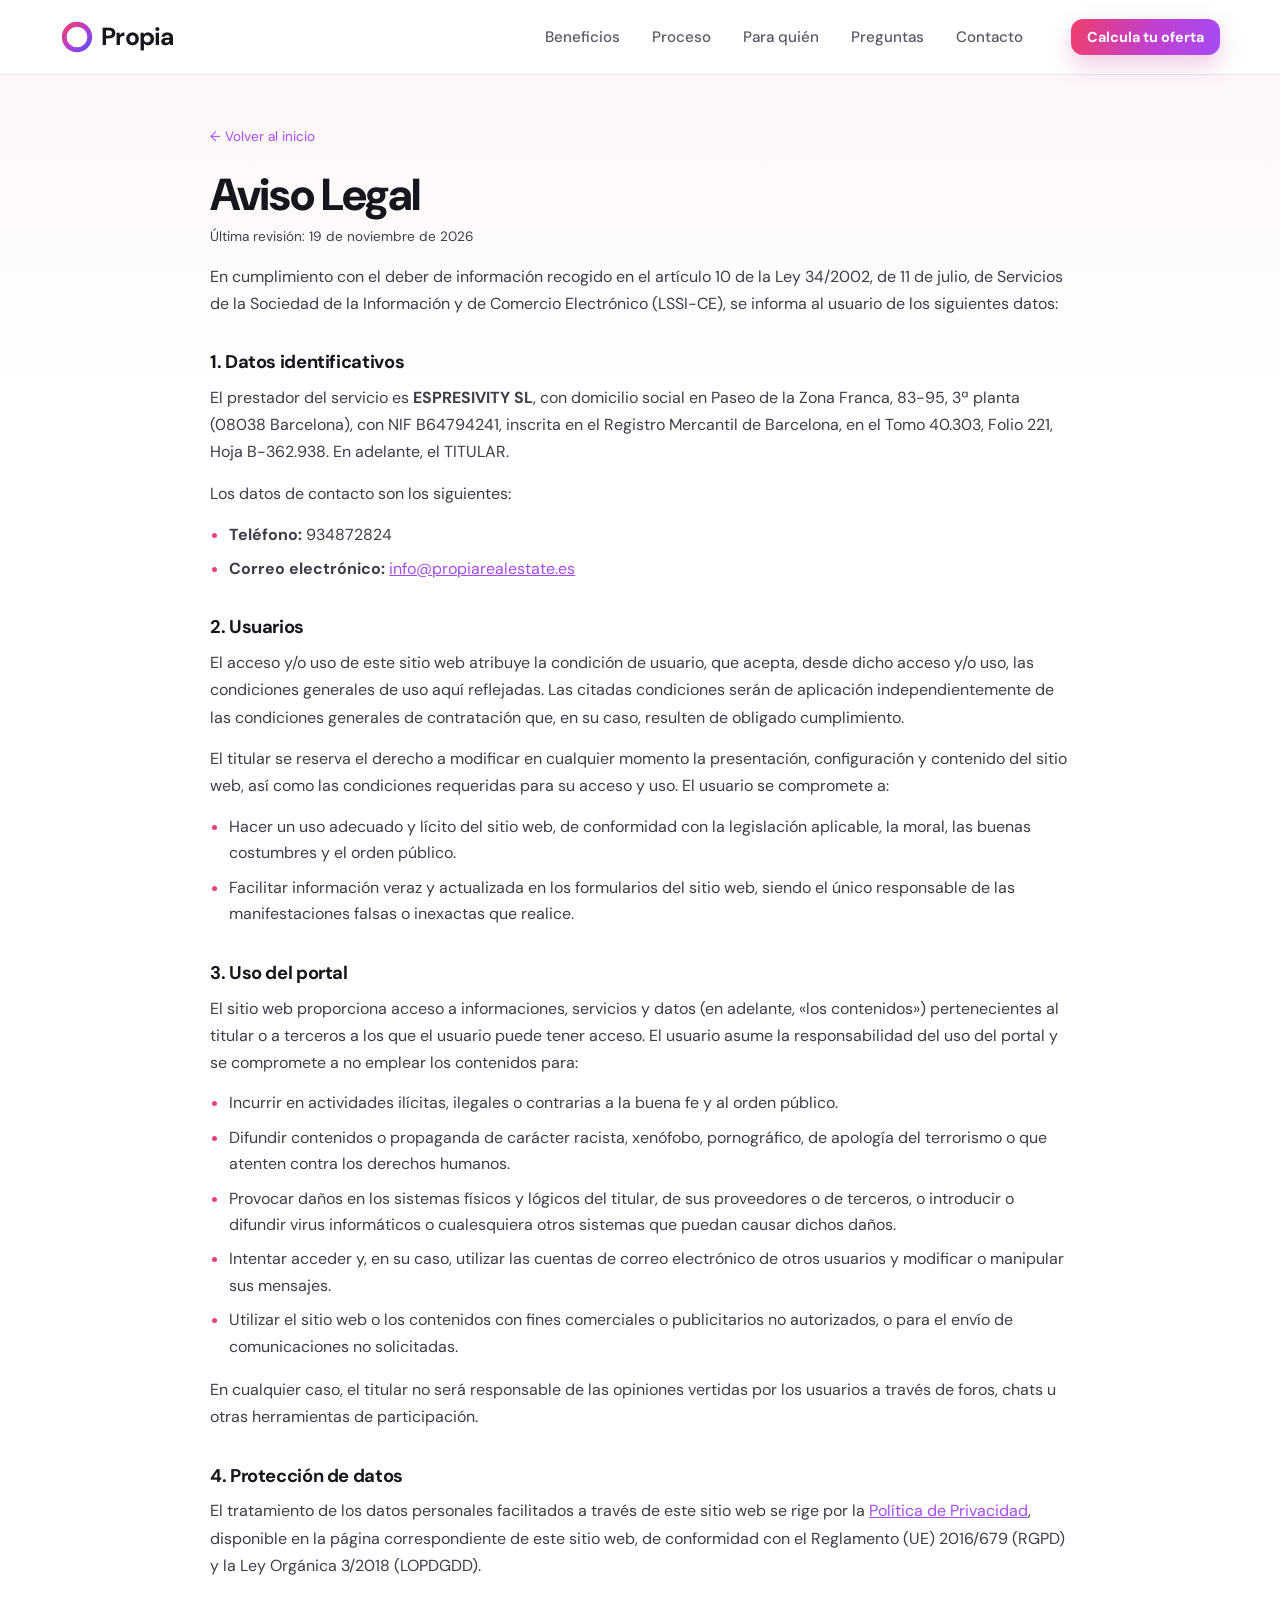
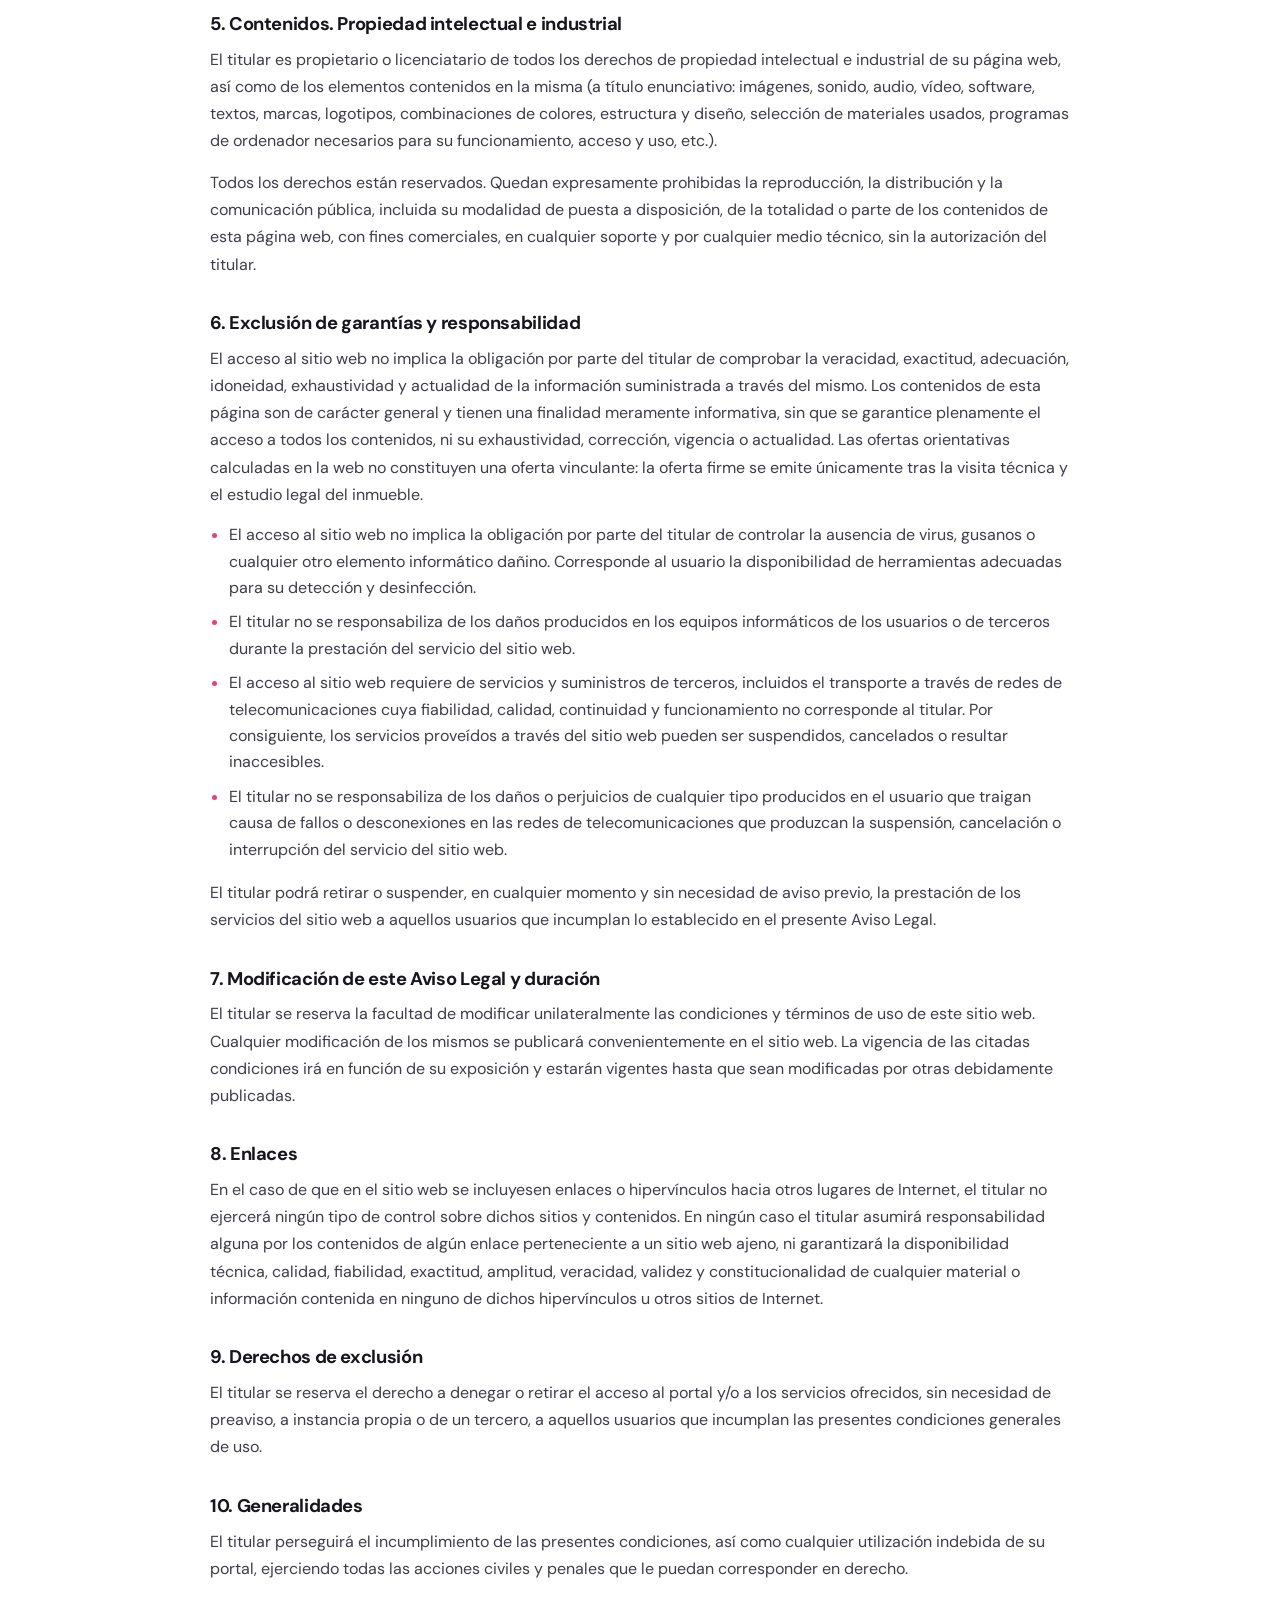
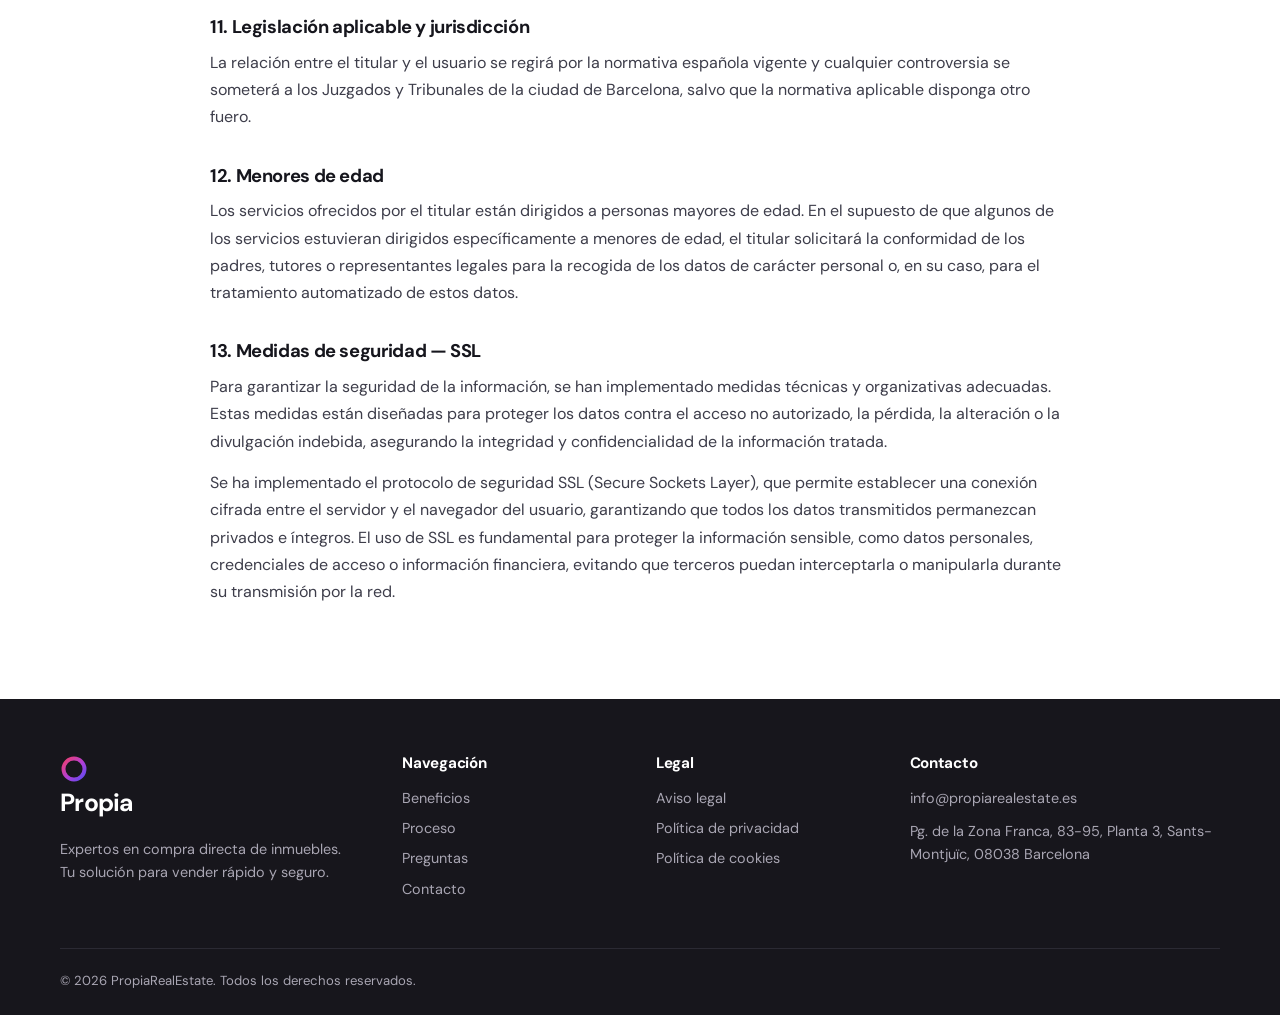
==== commit fd0e38b1: "Menú completo (Beneficios, Proceso…) en las páginas legales Co-Authored-By: Claude Opus 5.5 <noreply" ====
--- a/aviso-legal.html
+++ b/aviso-legal.html
@@ -10,14 +10,22 @@
 <link rel="preconnect" href="https://fonts.gstatic.com" crossorigin>
 <link href="https://fonts.googleapis.com/css2?family=DM+Sans:opsz,wght@9..40,400;9..40,500;9..40,600;9..40,700;9..40,800&display=swap" rel="stylesheet">
 <link rel="stylesheet" href="css/styles.css?v=1">
-<link rel="stylesheet" href="css/legal.css?v=1">
+<link rel="stylesheet" href="css/legal.css?v=2">
 </head>
 <body>
 
 <header class="header is-scrolled">
   <div class="container header__in">
     <a class="logo" href="/" aria-label="PropiaRealEstate, inicio"><img src="img/logo.svg" alt="" width="34" height="34"><span>Propia</span></a>
-    <a href="/#formulario" class="btn btn--grad btn--sm">Calcula tu oferta</a>
+    <nav class="nav" id="nav" aria-label="Principal">
+      <a href="/#beneficios">Beneficios</a>
+      <a href="/#proceso">Proceso</a>
+      <a href="/#situaciones">Para quién</a>
+      <a href="/#faq">Preguntas</a>
+      <a href="/#contacto">Contacto</a>
+      <a href="/#formulario" class="btn btn--grad btn--sm nav__cta">Calcula tu oferta</a>
+    </nav>
+    <button class="burger" id="burger" aria-label="Abrir menú" aria-expanded="false" aria-controls="nav"><span></span><span></span></button>
   </div>
 </header>
 
@@ -57,7 +65,7 @@
     <p>En cualquier caso, el titular no será responsable de las opiniones vertidas por los usuarios a través de foros, chats u otras herramientas de participación.</p>
 
     <h2>4. Protección de datos</h2>
-    <p>El tratamiento de los datos personales facilitados a través de este sitio web se rige por la <a href="#">Política de Privacidad</a>, disponible en la página correspondiente de este sitio web, de conformidad con el Reglamento (UE) 2016/679 (RGPD) y la Ley Orgánica 3/2018 (LOPDGDD).</p>
+    <p>El tratamiento de los datos personales facilitados a través de este sitio web se rige por la <a href="/politica-privacidad">Política de Privacidad</a>, disponible en la página correspondiente de este sitio web, de conformidad con el Reglamento (UE) 2016/679 (RGPD) y la Ley Orgánica 3/2018 (LOPDGDD).</p>
 
     <h2>5. Contenidos. Propiedad intelectual e industrial</h2>
     <p>El titular es propietario o licenciatario de todos los derechos de propiedad intelectual e industrial de su página web, así como de los elementos contenidos en la misma (a título enunciativo: imágenes, sonido, audio, vídeo, software, textos, marcas, logotipos, combinaciones de colores, estructura y diseño, selección de materiales usados, programas de ordenador necesarios para su funcionamiento, acceso y uso, etc.).</p>
@@ -104,7 +112,7 @@
       <p>Expertos en compra directa de inmuebles.<br>Tu solución para vender rápido y seguro.</p>
     </div>
     <div><h4>Navegación</h4><a href="/#beneficios">Beneficios</a><a href="/#proceso">Proceso</a><a href="/#faq">Preguntas</a><a href="/#contacto">Contacto</a></div>
-    <div><h4>Legal</h4><a href="/aviso-legal">Aviso legal</a><a href="#">Política de privacidad</a><a href="#">Política de cookies</a></div>
+    <div><h4>Legal</h4><a href="/aviso-legal">Aviso legal</a><a href="/politica-privacidad">Política de privacidad</a><a href="/politica-cookies">Política de cookies</a></div>
     <div><h4>Contacto</h4><ul class="footer__contact" id="legalContact"></ul></div>
   </div>
   <div class="container footer__bottom"><span id="copy"></span></div>
@@ -126,5 +134,9 @@
     document.getElementById("copy").textContent = "© " + new Date().getFullYear() + " " + C.legalName + ". Todos los derechos reservados.";
   })();
 </script>
+<script>
+(function(){var b=document.getElementById("burger"),n=document.getElementById("nav");
+b.addEventListener("click",function(){var o=n.classList.toggle("is-open");b.classList.toggle("is-open",o);b.setAttribute("aria-expanded",o);});})();
+</script>
 </body>
 </html>
--- a/css/legal.css
+++ b/css/legal.css
@@ -5,6 +5,7 @@
 .legal h1{font-size:clamp(2rem,4.5vw,2.8rem);font-weight:800;letter-spacing:-.03em;margin-bottom:.3rem}
 .legal__date{font-size:.85rem;color:var(--muted);margin-bottom:2rem}
 .legal h2{font-size:1.15rem;margin:2.2rem 0 .7rem;color:var(--ink)}
+.legal h3{font-size:.95rem;margin:1.3rem 0 .5rem;color:var(--ink)}
 .legal p{margin-bottom:.9rem;color:var(--text);line-height:1.7}
 .legal ul{margin:0 0 1rem 1.2rem;display:grid;gap:.5rem}
 .legal li{line-height:1.65;color:var(--text)}
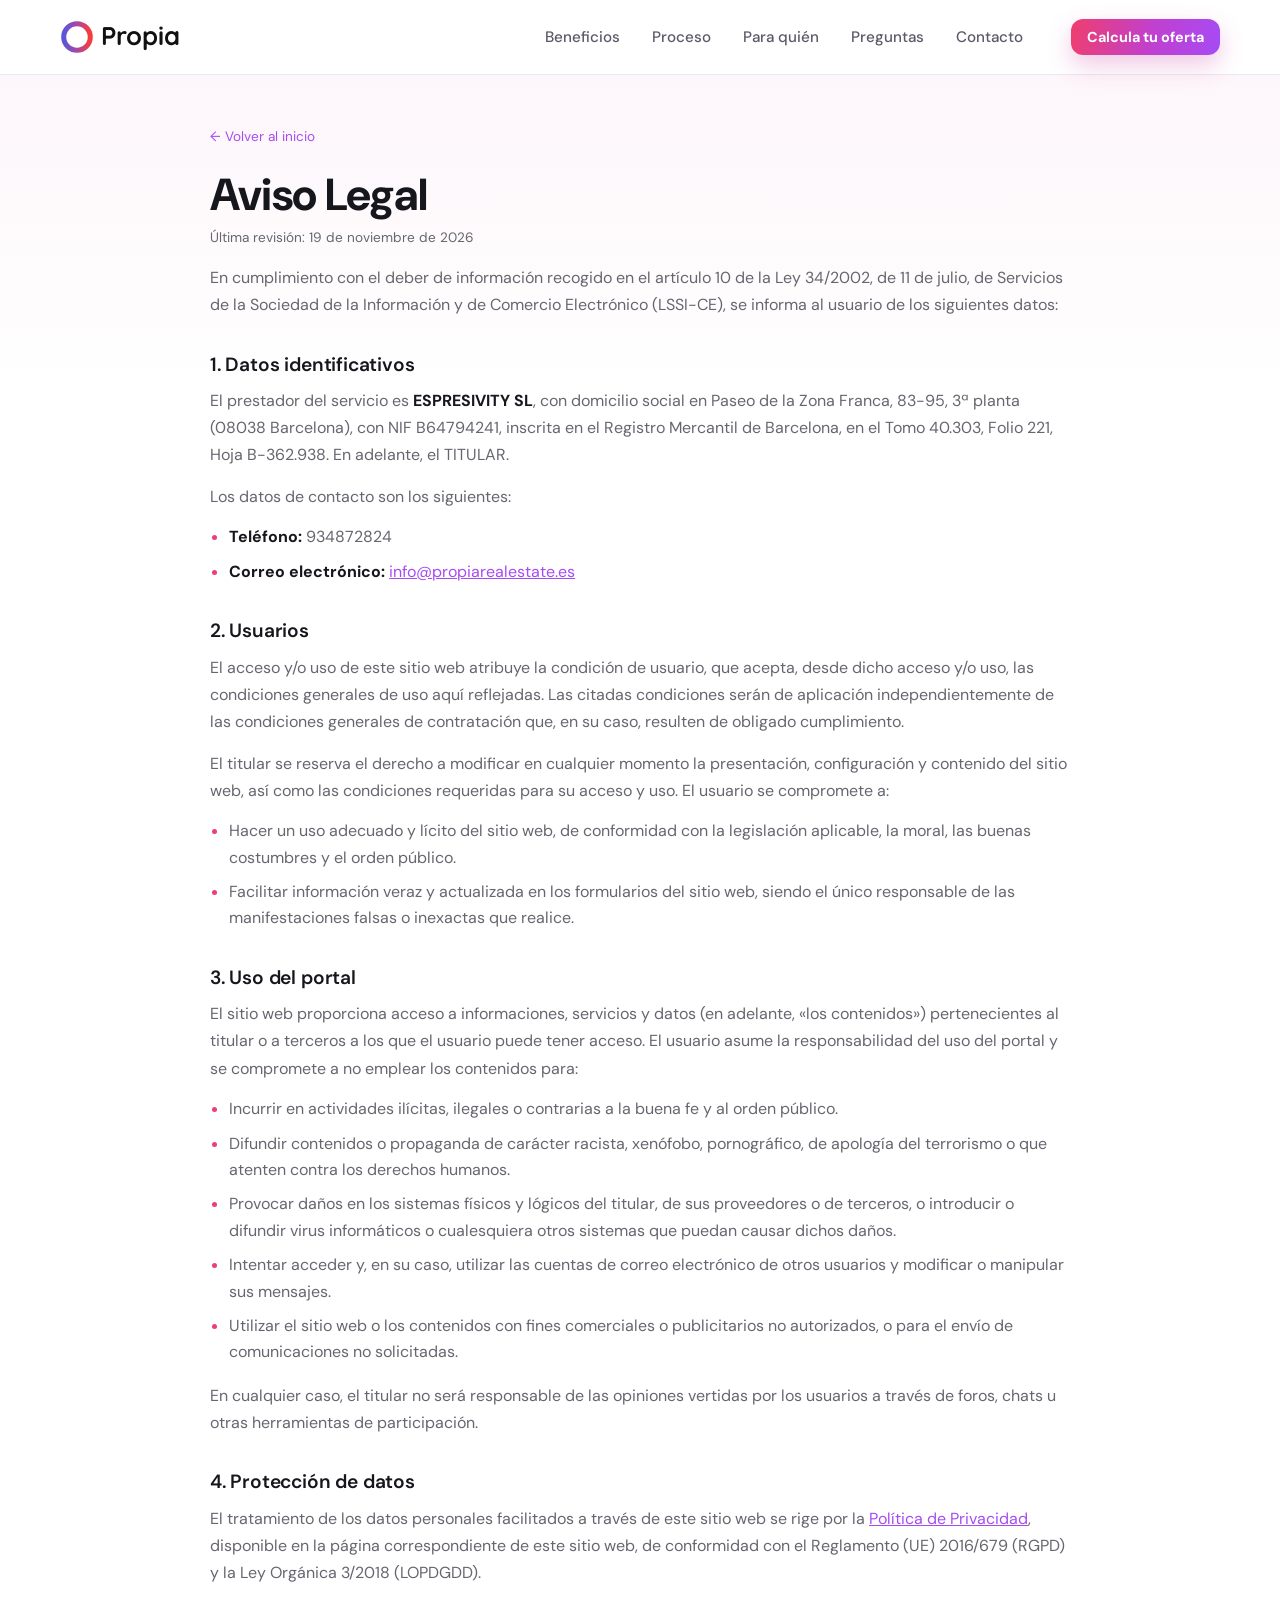
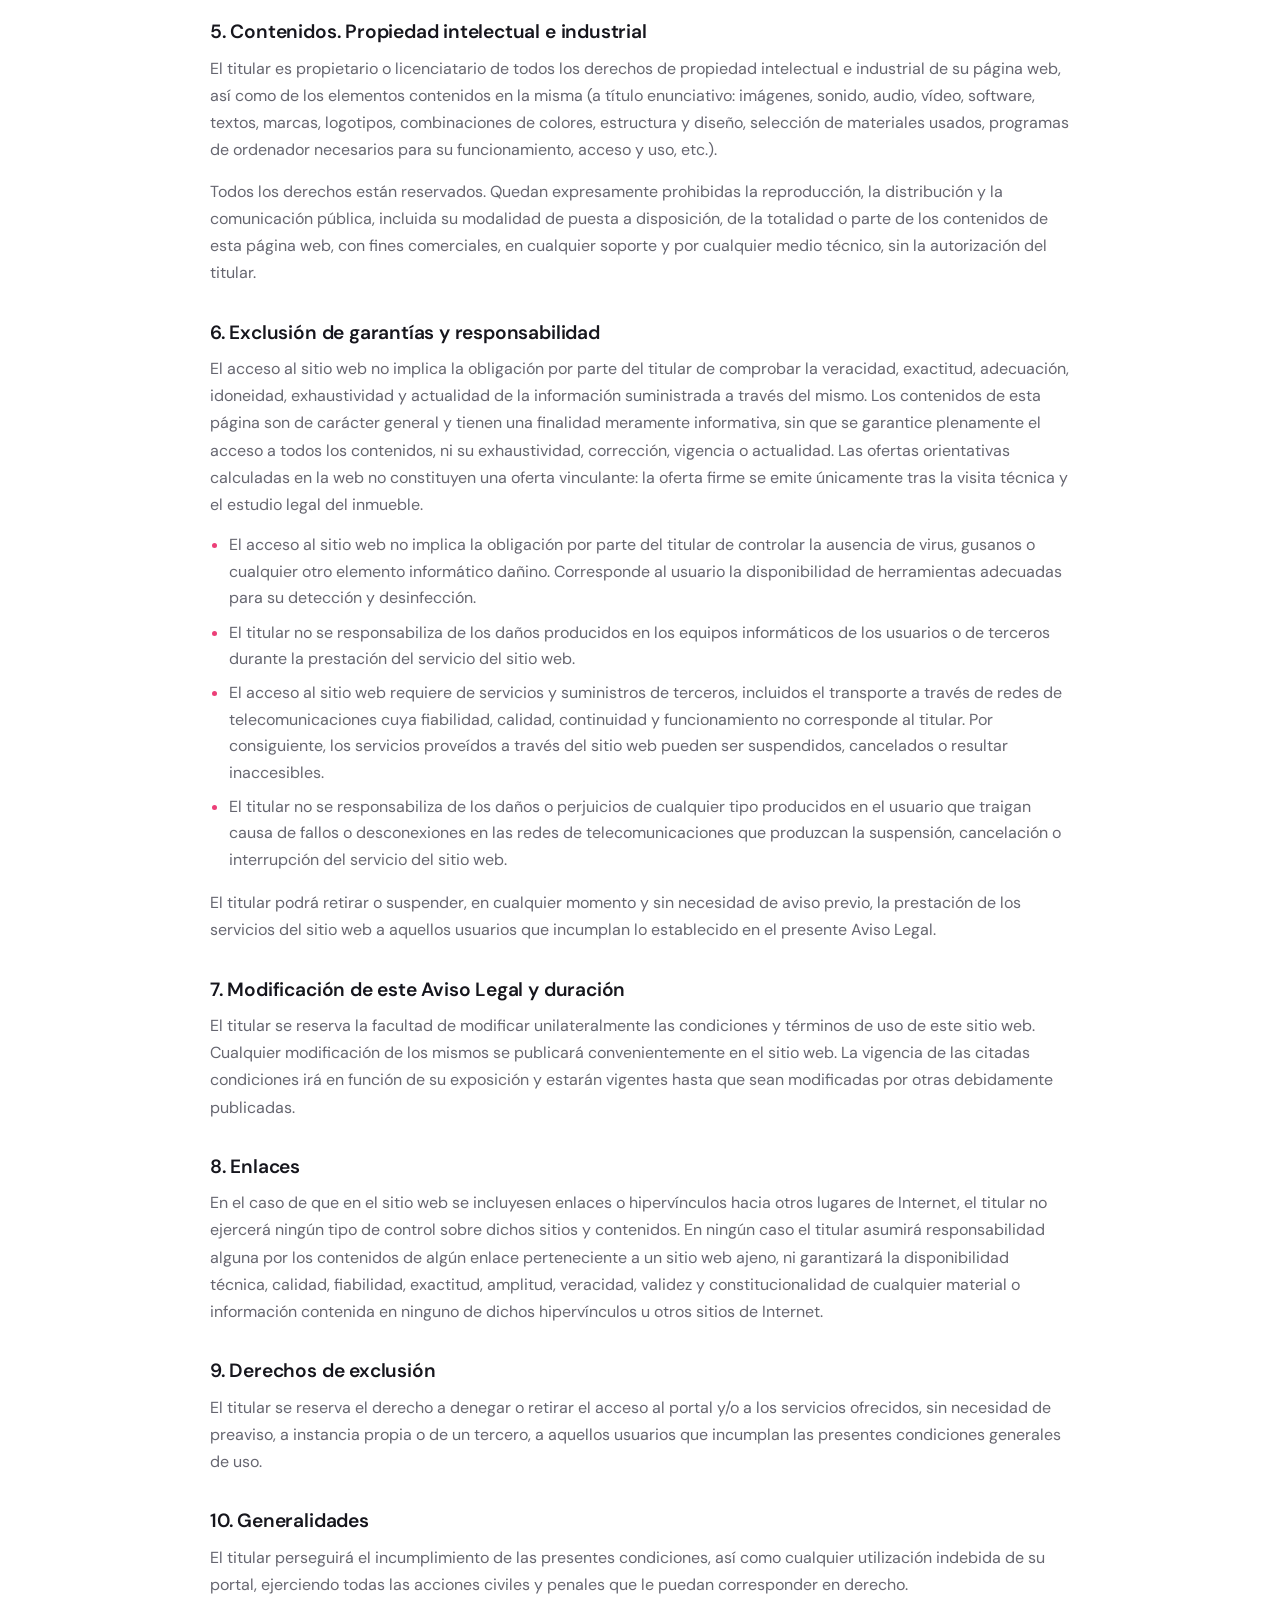
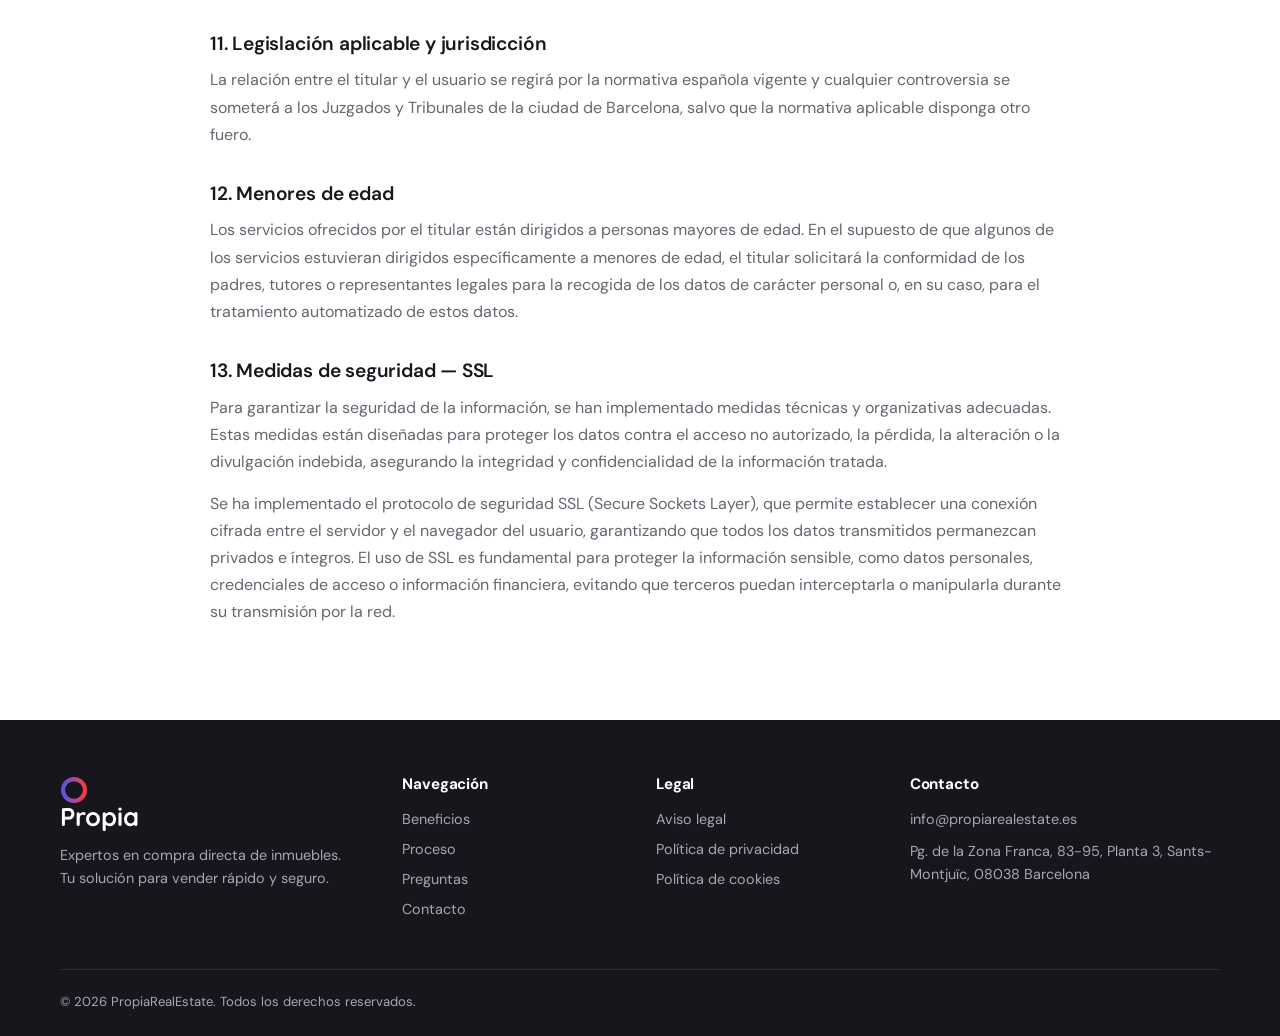
==== commit 619db86e: "Logo y tipografía como la web original (Quicksand en el logo, aro azul→rojo; títulos menos gruesos) " ====
--- a/aviso-legal.html
+++ b/aviso-legal.html
@@ -5,18 +5,18 @@
 <meta name="viewport" content="width=device-width, initial-scale=1">
 <title>Aviso legal · PropiaRealEstate</title>
 <meta name="description" content="Aviso legal de PropiaRealEstate: datos identificativos, condiciones de uso, propiedad intelectual y responsabilidad.">
-<link rel="icon" href="img/logo.svg" type="image/svg+xml">
+<link rel="icon" href="img/logo.svg?v=2" type="image/svg+xml">
 <link rel="preconnect" href="https://fonts.googleapis.com">
 <link rel="preconnect" href="https://fonts.gstatic.com" crossorigin>
-<link href="https://fonts.googleapis.com/css2?family=DM+Sans:opsz,wght@9..40,400;9..40,500;9..40,600;9..40,700;9..40,800&display=swap" rel="stylesheet">
-<link rel="stylesheet" href="css/styles.css?v=1">
-<link rel="stylesheet" href="css/legal.css?v=2">
+<link href="https://fonts.googleapis.com/css2?family=DM+Sans:opsz,wght@9..40,400;9..40,500;9..40,600;9..40,700;9..40,800&family=Quicksand:wght@700&display=swap" rel="stylesheet">
+<link rel="stylesheet" href="css/styles.css?v=202611191200">
+<link rel="stylesheet" href="css/legal.css?v=202611191200">
 </head>
 <body>
 
 <header class="header is-scrolled">
   <div class="container header__in">
-    <a class="logo" href="/" aria-label="PropiaRealEstate, inicio"><img src="img/logo.svg" alt="" width="34" height="34"><span>Propia</span></a>
+    <a class="logo" href="/" aria-label="PropiaRealEstate, inicio"><img src="img/logo.svg?v=2" alt="" width="34" height="34"><span>Propia</span></a>
     <nav class="nav" id="nav" aria-label="Principal">
       <a href="/#beneficios">Beneficios</a>
       <a href="/#proceso">Proceso</a>
@@ -108,7 +108,7 @@
 <footer class="footer">
   <div class="container footer__in">
     <div>
-      <a class="logo logo--white" href="/"><img src="img/logo.svg" alt="" width="28" height="28"><span>Propia</span></a>
+      <a class="logo logo--white" href="/"><img src="img/logo.svg?v=2" alt="" width="28" height="28"><span>Propia</span></a>
       <p>Expertos en compra directa de inmuebles.<br>Tu solución para vender rápido y seguro.</p>
     </div>
     <div><h4>Navegación</h4><a href="/#beneficios">Beneficios</a><a href="/#proceso">Proceso</a><a href="/#faq">Preguntas</a><a href="/#contacto">Contacto</a></div>
--- a/css/styles.css
+++ b/css/styles.css
@@ -16,7 +16,7 @@
 a{color:inherit}
 img{display:block;max-width:100%}
 svg{width:1em;height:1em;fill:none;stroke:currentColor;stroke-width:2;stroke-linecap:round;stroke-linejoin:round;flex:none}
-h1,h2,h3,h4{color:var(--ink);line-height:1.12;letter-spacing:-.02em;font-weight:700}
+h1,h2,h3,h4{color:var(--ink);line-height:1.15;letter-spacing:-.01em;font-weight:700}
 .container{width:min(1160px,100% - 32px);margin-inline:auto}
 .container--narrow{width:min(860px,100% - 32px)}
 .grad{background:var(--grad);-webkit-background-clip:text;background-clip:text;color:transparent}
@@ -47,7 +47,8 @@
 .header{position:sticky;top:0;z-index:40;background:rgba(255,255,255,.88);backdrop-filter:saturate(1.6) blur(12px);border-bottom:1px solid transparent;transition:border-color .2s}
 .header.is-scrolled{border-color:var(--line)}
 .header__in{height:74px;display:flex;align-items:center;justify-content:space-between;gap:1rem}
-.logo{display:flex;align-items:center;gap:.45rem;text-decoration:none;font-weight:700;font-size:1.55rem;letter-spacing:-.03em;color:var(--ink)}
+.logo{display:flex;align-items:center;gap:.45rem;text-decoration:none;font-family:"Quicksand",var(--font);font-weight:700;font-size:1.6rem;letter-spacing:0;line-height:1;color:#111}
+.logo span{padding-bottom:.08em}
 .logo--white{color:#fff}
 .nav{display:flex;align-items:center;gap:2rem}
 .nav a:not(.btn){text-decoration:none;color:#5a5a68;font-size:.95rem;font-weight:500;transition:color .15s}
@@ -66,7 +67,7 @@
 .hero__blob--2{width:460px;height:460px;background:#e0d2fb;top:28%;left:-200px}
 .hero__in{position:relative;max-width:900px}
 .pill{display:inline-flex;align-items:center;gap:.5rem;background:var(--tint);color:var(--tint-ink);font-size:.9rem;font-weight:500;padding:.5em 1.1em;border-radius:999px;margin-bottom:1.6rem}
-.hero h1{font-size:clamp(2.3rem,6vw,4rem);font-weight:800;letter-spacing:-.035em;margin-bottom:1.4rem}
+.hero h1{font-size:clamp(2.3rem,6vw,4rem);font-weight:700;letter-spacing:-.02em;margin-bottom:1.4rem}
 .hero__lead{font-size:clamp(1.05rem,2vw,1.2rem);color:var(--muted);max-width:640px;margin:0 auto}
 .hero__cta{display:flex;justify-content:center;flex-wrap:wrap;gap:1rem;margin:2.4rem 0 3rem}
 .trust{list-style:none;display:flex;justify-content:center;flex-wrap:wrap;gap:1.2rem}
@@ -76,7 +77,7 @@
 .numbers{position:relative;padding:3.5rem 0 4rem}
 .numbers__in{display:grid;grid-template-columns:repeat(4,1fr);gap:1rem;text-align:center}
 .numbers__in>div{background:#fff;border:1px solid var(--line);border-radius:var(--r);padding:1.2rem .8rem;box-shadow:var(--shadow)}
-.numbers strong{display:block;font-size:clamp(1.6rem,3vw,2.2rem);font-weight:800;background:var(--grad);-webkit-background-clip:text;background-clip:text;color:transparent}
+.numbers strong{display:block;font-size:clamp(1.6rem,3vw,2.2rem);font-weight:700;background:var(--grad);-webkit-background-clip:text;background-clip:text;color:transparent}
 .numbers span{font-size:.9rem;color:var(--muted)}
 
 /* Secciones */
--- a/css/legal.css
+++ b/css/legal.css
@@ -2,13 +2,14 @@
 .legal{padding:3rem 0 5rem;background:linear-gradient(180deg,#fdf6fa 0,#fff 320px)}
 .legal__back{display:inline-block;font-size:.85rem;color:var(--muted);text-decoration:none;margin-bottom:1.4rem}
 .legal__back:hover{color:var(--purple)}
-.legal h1{font-size:clamp(2rem,4.5vw,2.8rem);font-weight:800;letter-spacing:-.03em;margin-bottom:.3rem}
+.legal h1{font-size:clamp(2rem,4.5vw,2.8rem);font-weight:700;letter-spacing:-.01em;margin-bottom:.3rem}
 .legal__date{font-size:.85rem;color:var(--muted);margin-bottom:2rem}
-.legal h2{font-size:1.15rem;margin:2.2rem 0 .7rem;color:var(--ink)}
-.legal h3{font-size:.95rem;margin:1.3rem 0 .5rem;color:var(--ink)}
-.legal p{margin-bottom:.9rem;color:var(--text);line-height:1.7}
+.legal h2{font-size:1.2rem;font-weight:600;margin:2.2rem 0 .7rem;color:var(--ink)}
+.legal h3{font-size:.95rem;font-weight:600;margin:1.3rem 0 .5rem;color:var(--ink)}
+.legal p{margin-bottom:.9rem;color:#666670;line-height:1.7}
 .legal ul{margin:0 0 1rem 1.2rem;display:grid;gap:.5rem}
-.legal li{line-height:1.65;color:var(--text)}
+.legal li{line-height:1.65;color:#666670}
+.legal strong{color:var(--ink)}
 .legal li::marker{color:var(--pink)}
 .legal a{color:var(--purple)}
 .legal__todo{background:#fff3c4;color:#7a5a00;border-radius:4px;padding:0 .3em;font-weight:600}
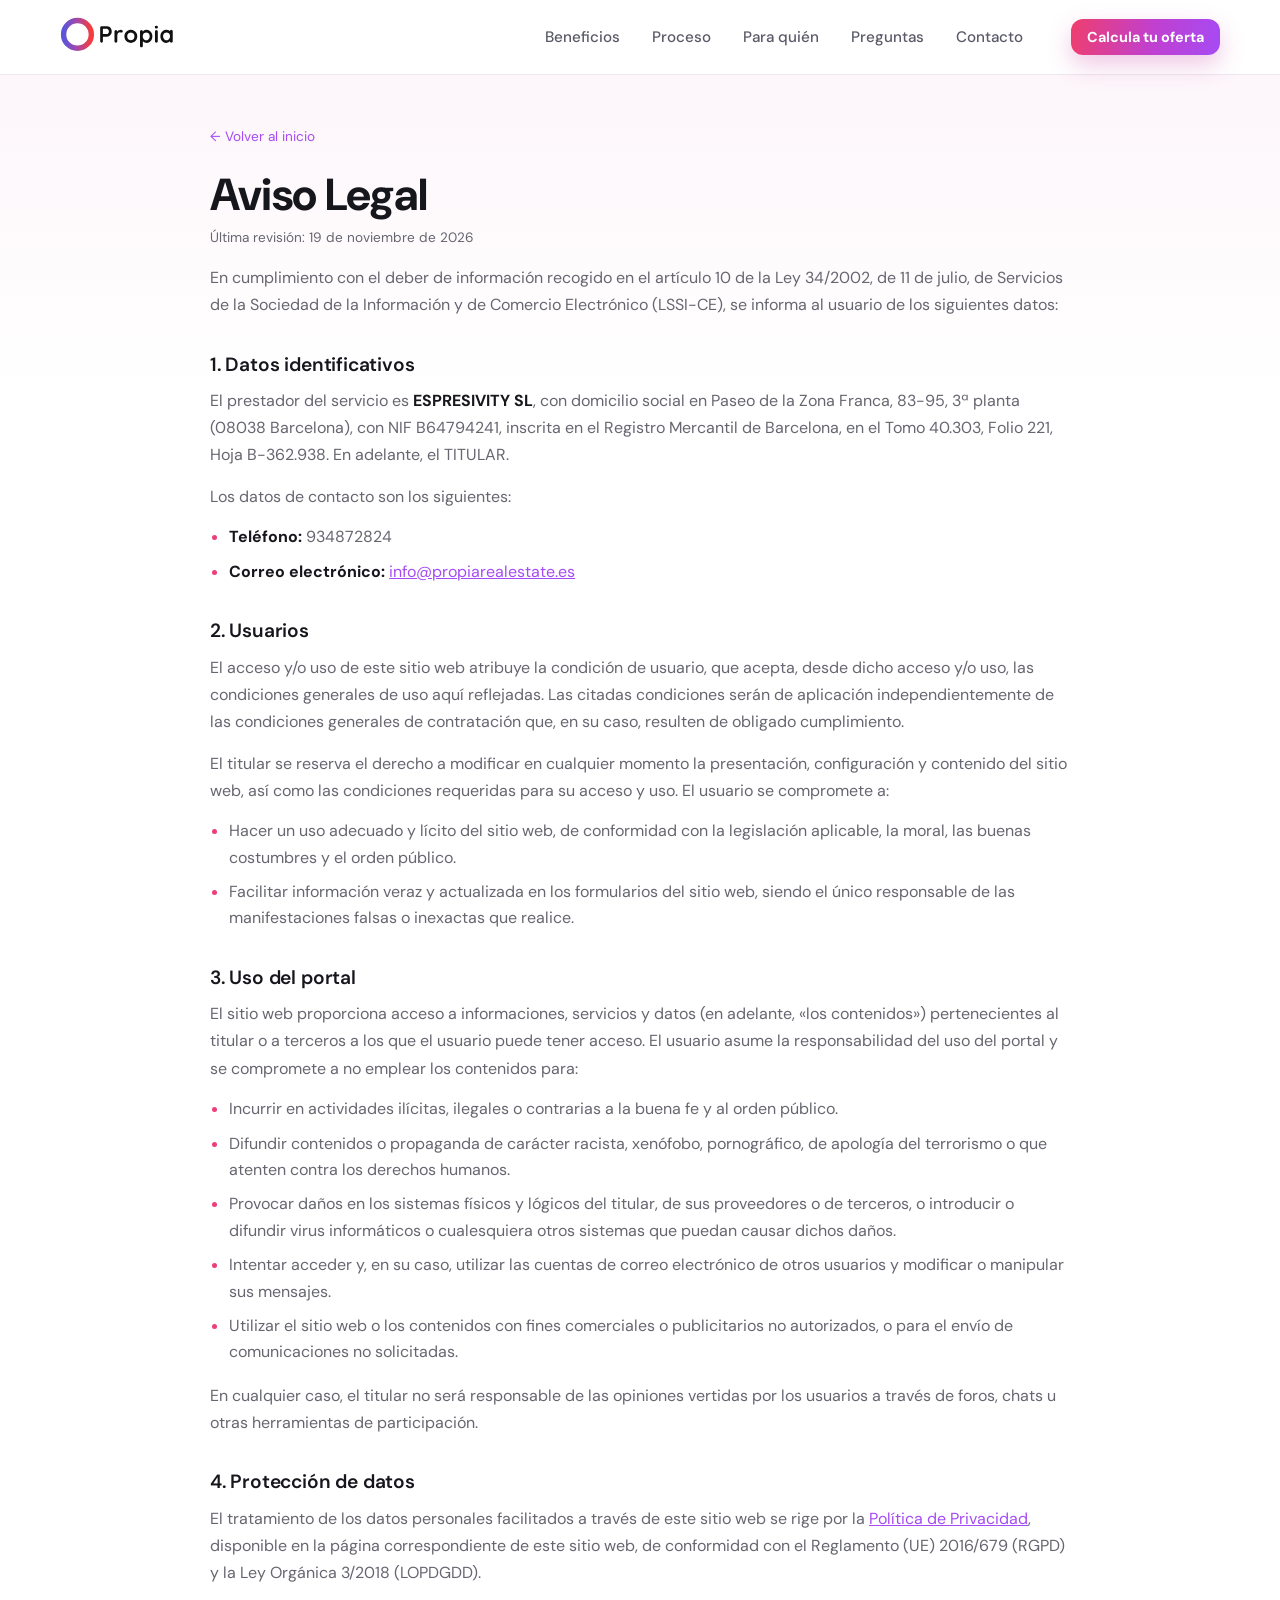
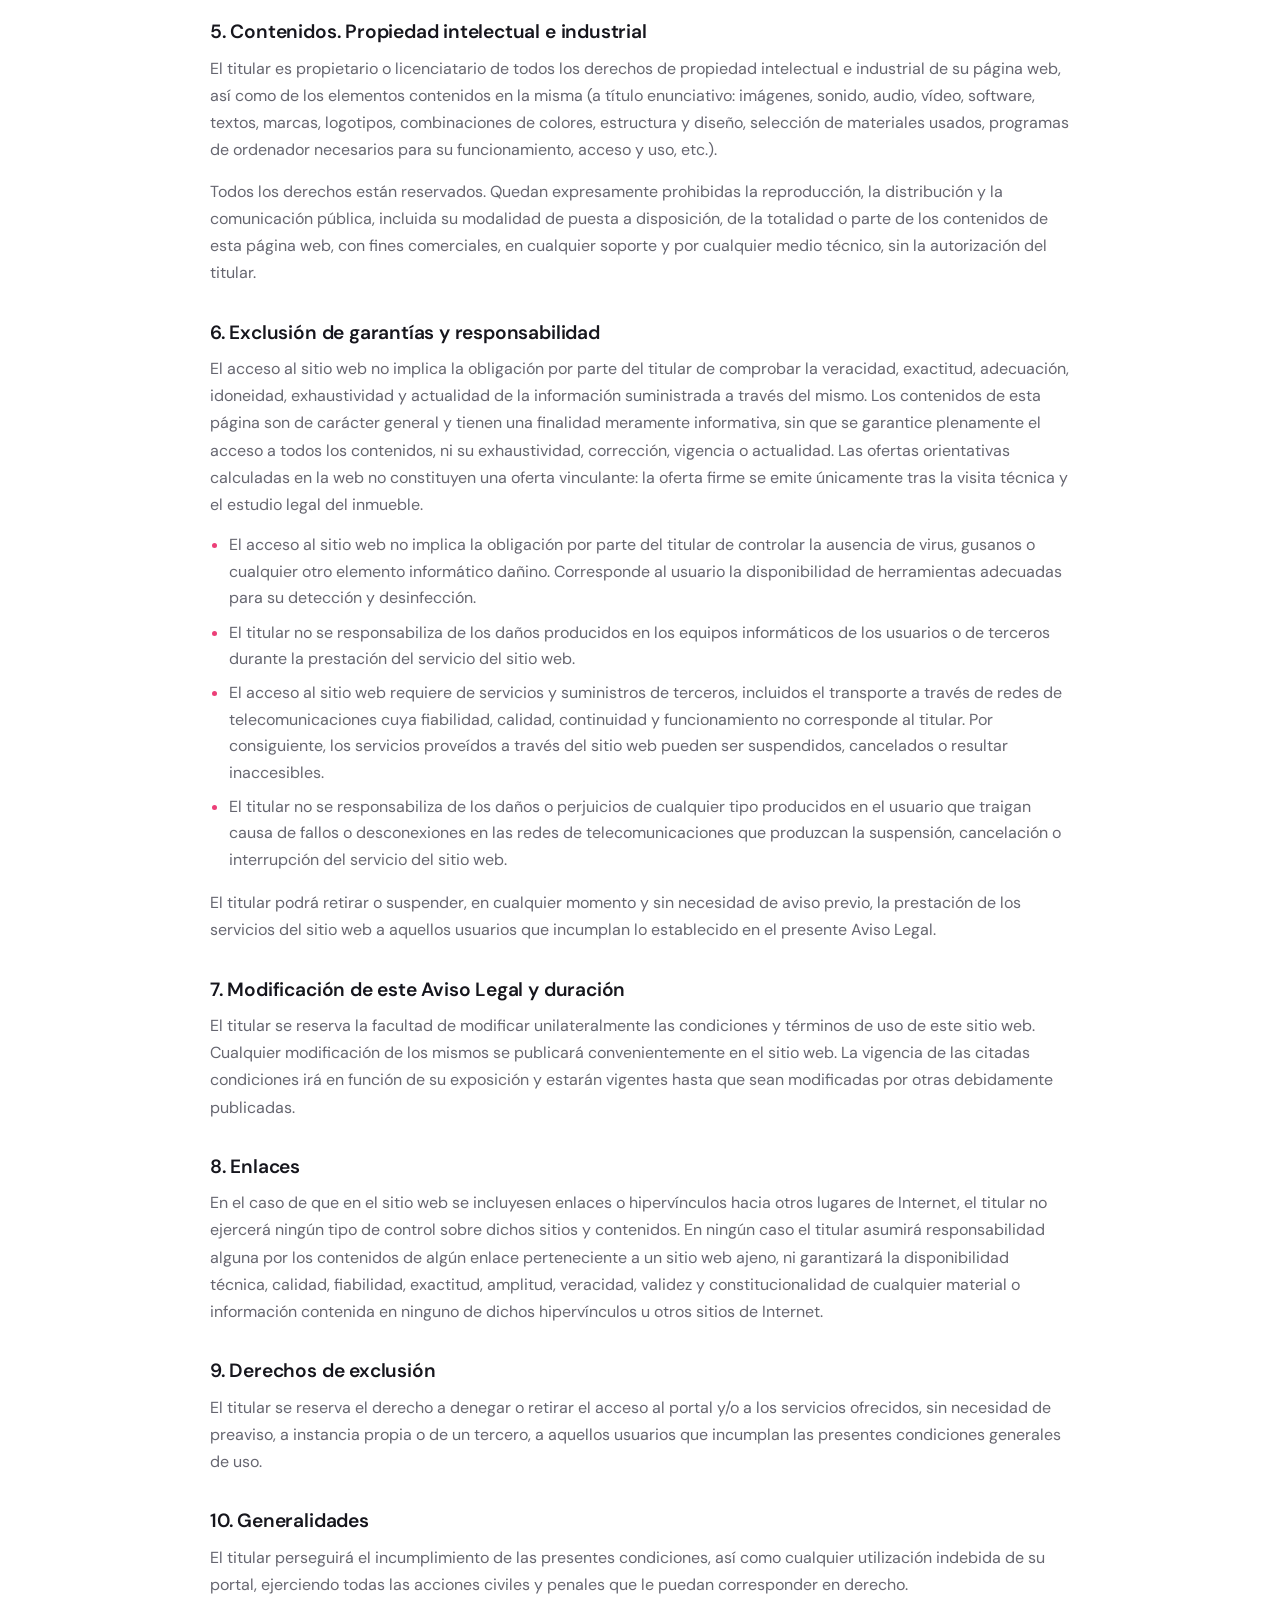
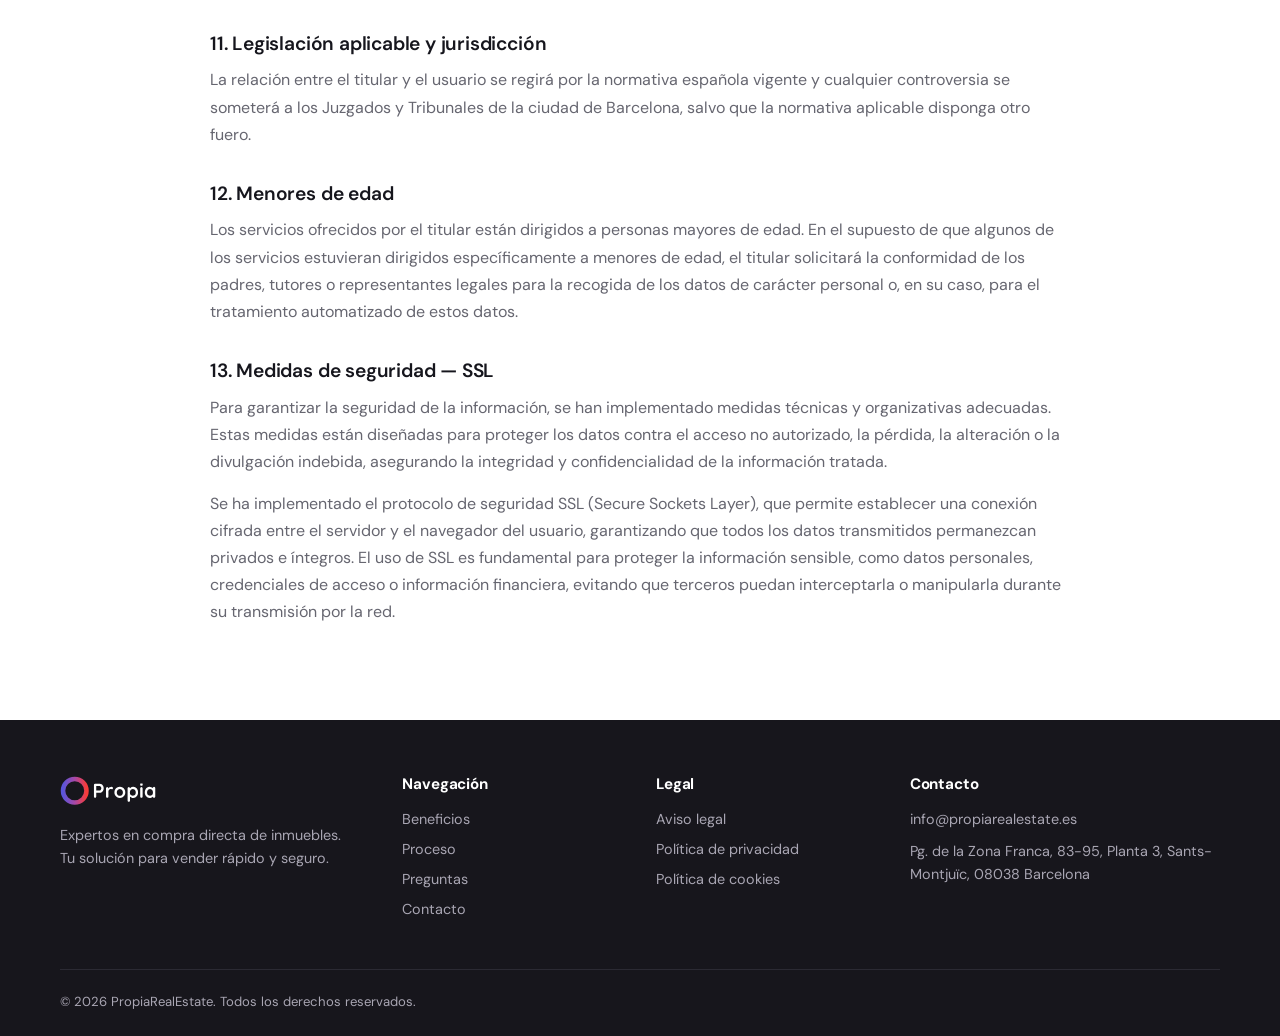
==== commit b033169b: "Logo completo como imagen (aro + Propia) igual al original, en toda la web y en los PDF Co-Authored-" ====
--- a/aviso-legal.html
+++ b/aviso-legal.html
@@ -9,14 +9,14 @@
 <link rel="preconnect" href="https://fonts.googleapis.com">
 <link rel="preconnect" href="https://fonts.gstatic.com" crossorigin>
 <link href="https://fonts.googleapis.com/css2?family=DM+Sans:opsz,wght@9..40,400;9..40,500;9..40,600;9..40,700;9..40,800&family=Quicksand:wght@700&display=swap" rel="stylesheet">
-<link rel="stylesheet" href="css/styles.css?v=202611191200">
+<link rel="stylesheet" href="css/styles.css?v=202611191300">
 <link rel="stylesheet" href="css/legal.css?v=202611191200">
 </head>
 <body>
 
 <header class="header is-scrolled">
   <div class="container header__in">
-    <a class="logo" href="/" aria-label="PropiaRealEstate, inicio"><img src="img/logo.svg?v=2" alt="" width="34" height="34"><span>Propia</span></a>
+    <a class="logo" href="/" aria-label="PropiaRealEstate, inicio"><img class="logo__img" src="img/logo-full.svg?v=1" alt="Propia" width="116" height="40"></a>
     <nav class="nav" id="nav" aria-label="Principal">
       <a href="/#beneficios">Beneficios</a>
       <a href="/#proceso">Proceso</a>
@@ -108,7 +108,7 @@
 <footer class="footer">
   <div class="container footer__in">
     <div>
-      <a class="logo logo--white" href="/"><img src="img/logo.svg?v=2" alt="" width="28" height="28"><span>Propia</span></a>
+      <a class="logo logo--white" href="/"><img class="logo__img" src="img/logo-full-white.svg?v=1" alt="Propia" width="98" height="34"></a>
       <p>Expertos en compra directa de inmuebles.<br>Tu solución para vender rápido y seguro.</p>
     </div>
     <div><h4>Navegación</h4><a href="/#beneficios">Beneficios</a><a href="/#proceso">Proceso</a><a href="/#faq">Preguntas</a><a href="/#contacto">Contacto</a></div>
--- a/css/styles.css
+++ b/css/styles.css
@@ -232,3 +232,5 @@
   .mobile-cta{display:flex;position:fixed;left:16px;right:16px;bottom:14px;z-index:30;transition:transform .25s}
   body{padding-bottom:76px}
 }
+.logo__img{display:block;height:40px;width:auto}
+.footer .logo__img{height:34px}
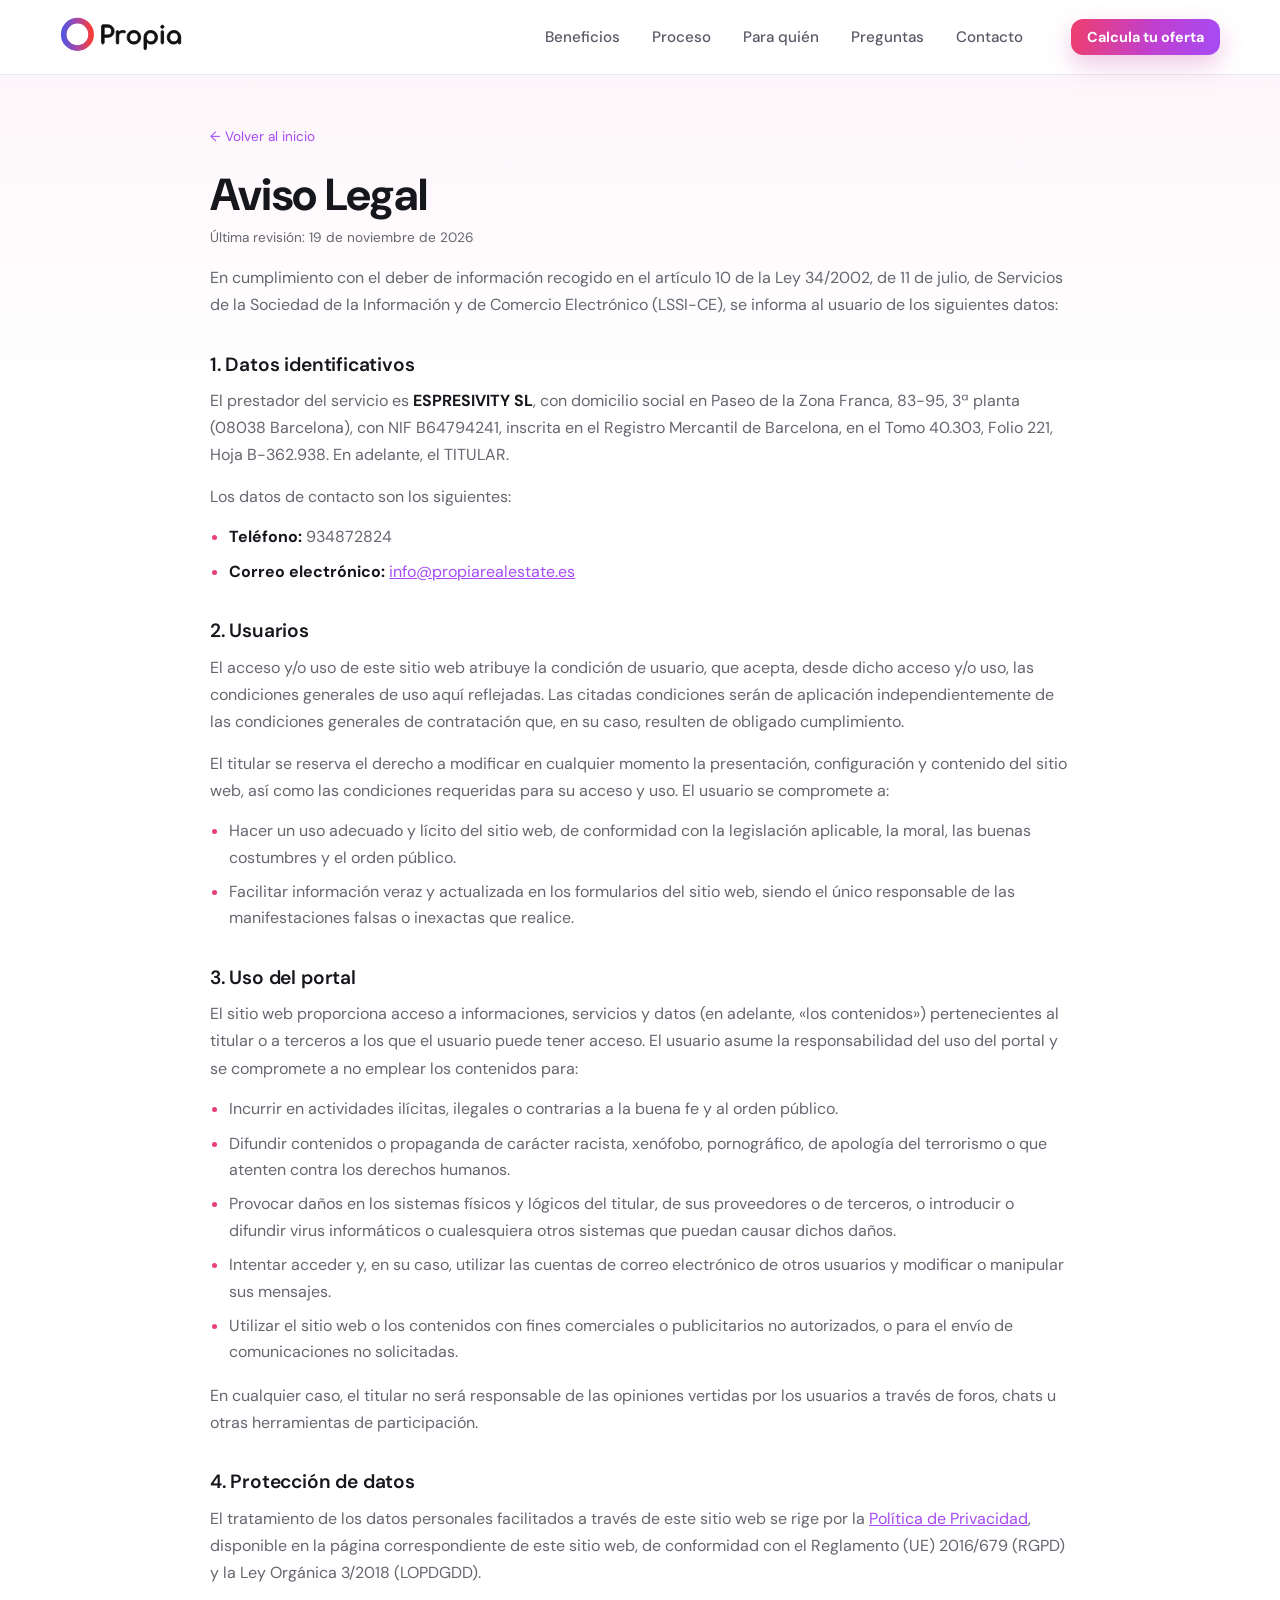
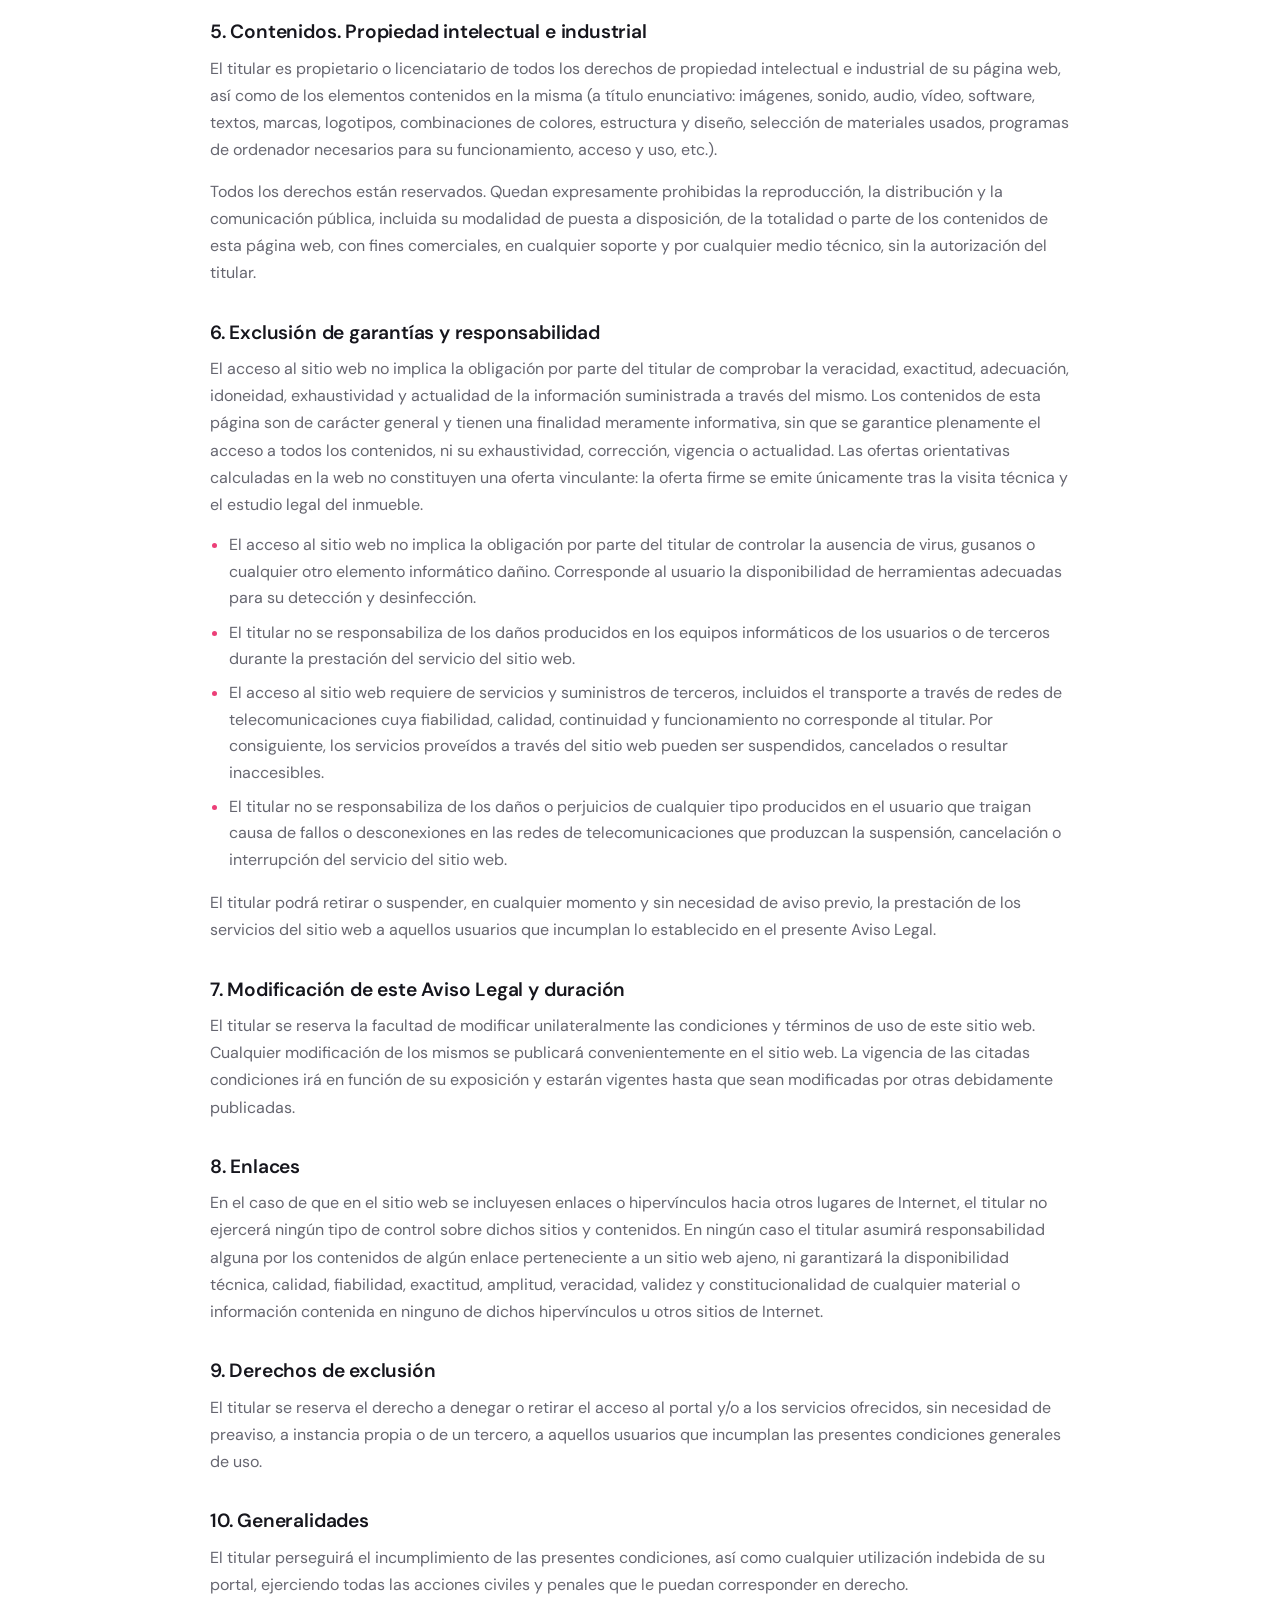
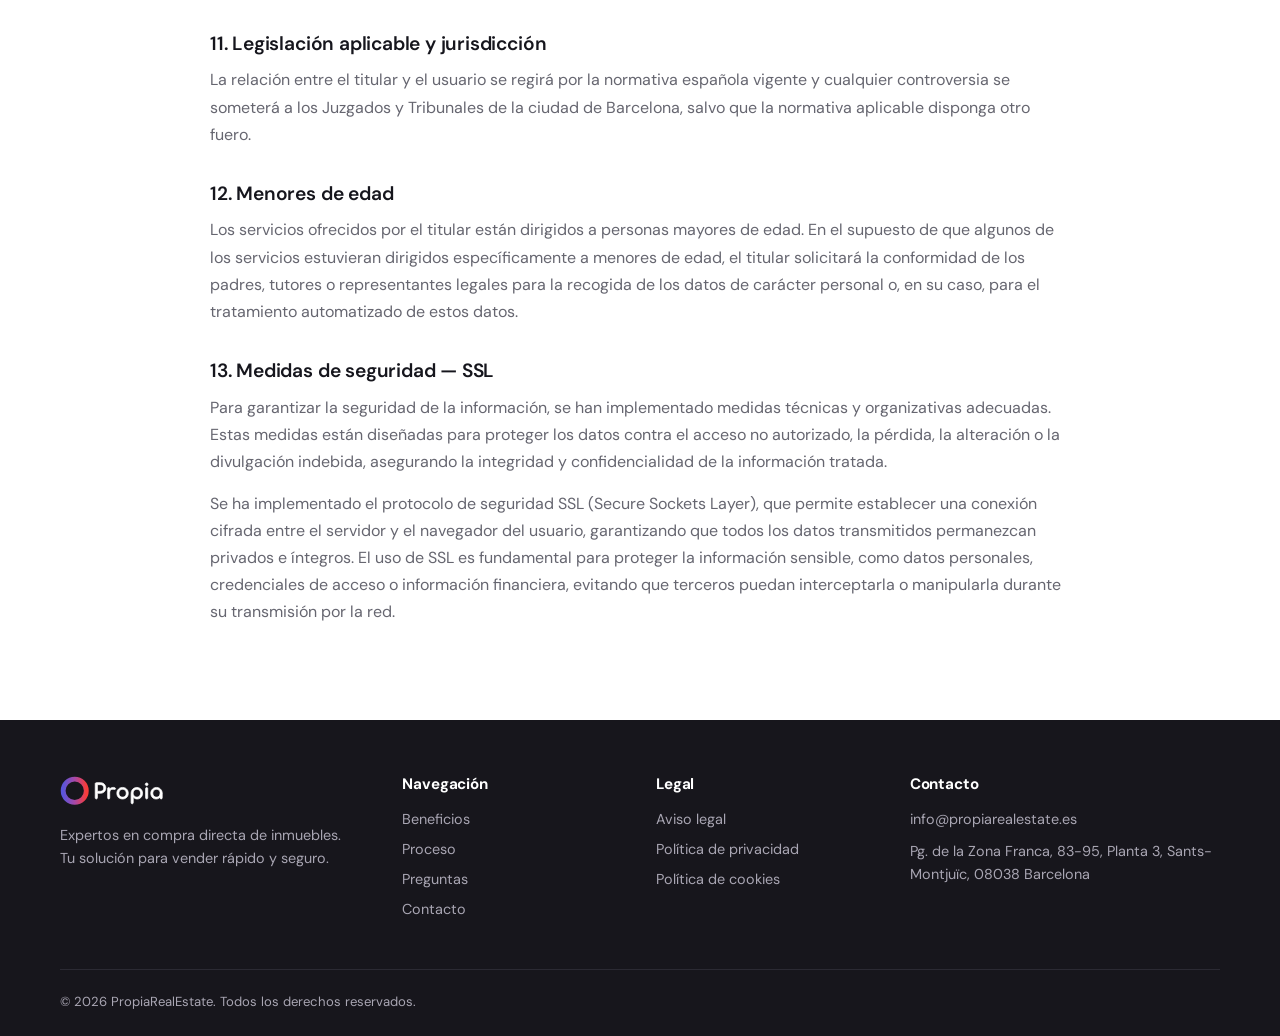
==== commit 4915e943: "Logo con letra redondeada (Comfortaa) igual al original Co-Authored-By: Claude Opus 5.5 <noreply@ant" ====
--- a/aviso-legal.html
+++ b/aviso-legal.html
@@ -16,7 +16,7 @@
 
 <header class="header is-scrolled">
   <div class="container header__in">
-    <a class="logo" href="/" aria-label="PropiaRealEstate, inicio"><img class="logo__img" src="img/logo-full.svg?v=1" alt="Propia" width="116" height="40"></a>
+    <a class="logo" href="/" aria-label="PropiaRealEstate, inicio"><img class="logo__img" src="img/logo-full.svg?v=2" alt="Propia" width="124" height="40"></a>
     <nav class="nav" id="nav" aria-label="Principal">
       <a href="/#beneficios">Beneficios</a>
       <a href="/#proceso">Proceso</a>
@@ -108,7 +108,7 @@
 <footer class="footer">
   <div class="container footer__in">
     <div>
-      <a class="logo logo--white" href="/"><img class="logo__img" src="img/logo-full-white.svg?v=1" alt="Propia" width="98" height="34"></a>
+      <a class="logo logo--white" href="/"><img class="logo__img" src="img/logo-full-white.svg?v=2" alt="Propia" width="105" height="34"></a>
       <p>Expertos en compra directa de inmuebles.<br>Tu solución para vender rápido y seguro.</p>
     </div>
     <div><h4>Navegación</h4><a href="/#beneficios">Beneficios</a><a href="/#proceso">Proceso</a><a href="/#faq">Preguntas</a><a href="/#contacto">Contacto</a></div>
